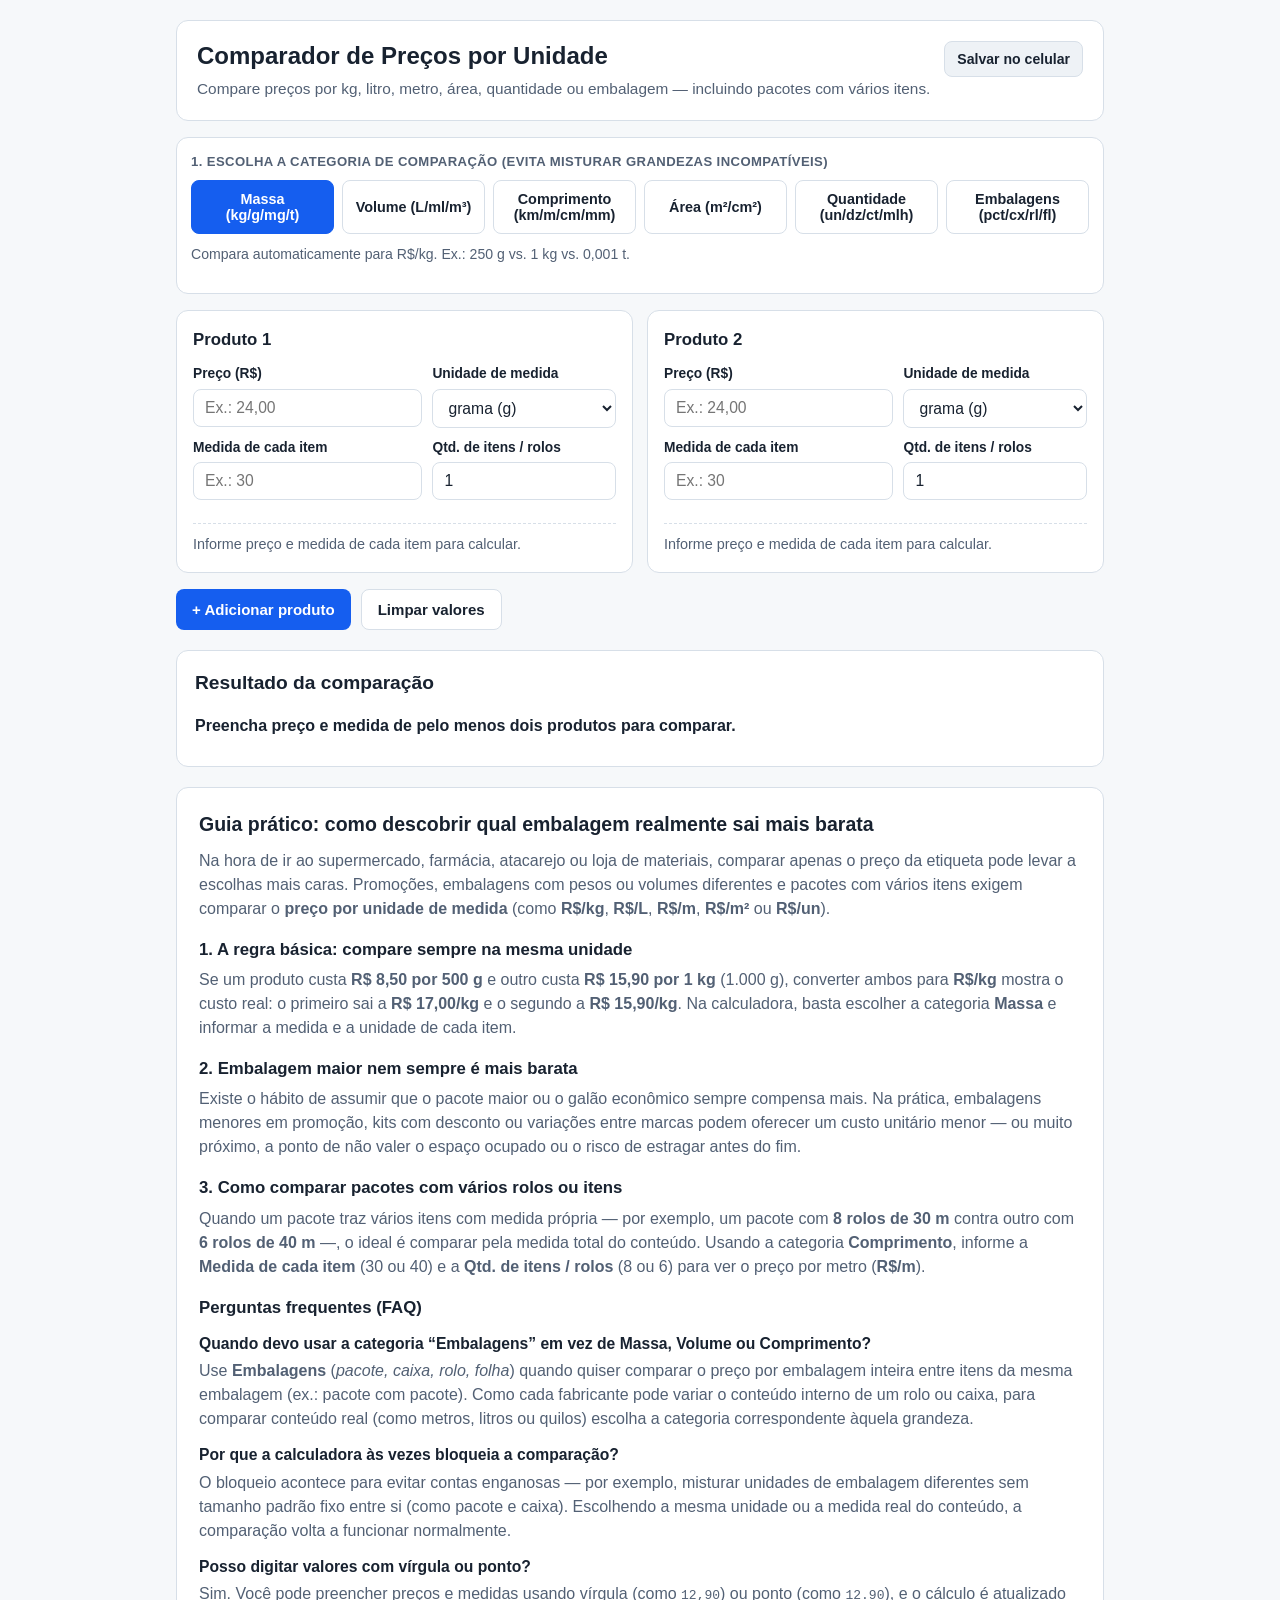
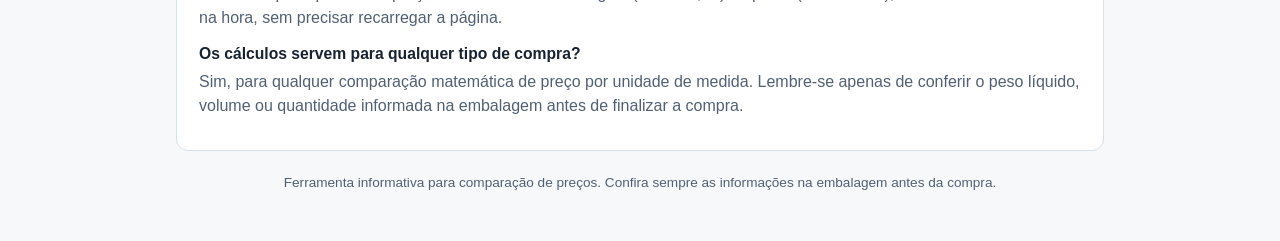
==== index.html @ 559ff8dd "Update index.html" ====
<!DOCTYPE html>
<html lang="pt-BR">
<head>
  <meta charset="UTF-8" />
  <meta name="viewport" content="width=device-width, initial-scale=1.0" />
  <title>CALC-001 — Comparador de Preços por Unidade</title>
  <meta name="description" content="Compare preços por kg, litro, metro, área, quantidade ou embalagem. Descubra qual opção sai mais barata, inclusive em pacotes com vários rolos ou itens." />
  <style>
    :root {
      --bg: #f6f8fa;
      --surface: #ffffff;
      --surface-alt: #eef2f6;
      --text: #182230;
      --muted: #526074;
      --border: #d7dfe8;
      --primary: #155eef;
      --primary-hover: #1049bd;
      --success-bg: #ecfdf3;
      --success-border: #86efac;
      --success-text: #166534;
      --warn-bg: #fffbeb;
      --warn-border: #fcd34d;
      --warn-text: #92400e;
      --danger-text: #b42318;
      --radius: 12px;
    }

    * {
      box-sizing: border-box;
    }

    body {
      margin: 0;
      font-family: -apple-system, BlinkMacSystemFont, "Segoe UI", Roboto, Helvetica, Arial, sans-serif;
      background-color: var(--bg);
      color: var(--text);
      line-height: 1.5;
    }

    .container {
      max-width: 960px;
      margin: 0 auto;
      padding: 20px 16px 48px;
    }

    header {
      background: var(--surface);
      border: 1px solid var(--border);
      border-radius: var(--radius);
      padding: 20px;
      margin-bottom: 16px;
    }

    .header-top {
      display: flex;
      flex-wrap: wrap;
      justify-content: space-between;
      align-items: flex-start;
      gap: 12px;
    }

    h1 {
      margin: 0 0 6px;
      font-size: 1.5rem;
      line-height: 1.25;
    }

    .subtitle {
      margin: 0;
      color: var(--muted);
      font-size: 0.96rem;
    }

    .btn-shortcut {
      background: var(--surface-alt);
      color: var(--text);
      border: 1px solid var(--border);
      border-radius: 8px;
      padding: 9px 12px;
      font-size: 0.88rem;
      font-weight: 600;
      cursor: pointer;
    }

    .btn-shortcut:hover {
      background: #e2e8f0;
    }

    .shortcut-box {
      display: none;
      margin-top: 14px;
      padding: 14px;
      background: var(--surface-alt);
      border-radius: 10px;
      border: 1px solid var(--border);
      font-size: 0.9rem;
    }

    .shortcut-box.open {
      display: block;
    }

    .shortcut-box p {
      margin: 6px 0;
    }

    .category-bar {
      background: var(--surface);
      border: 1px solid var(--border);
      border-radius: var(--radius);
      padding: 14px;
      margin-bottom: 16px;
    }

    .section-kicker {
      display: block;
      font-size: 0.82rem;
      font-weight: 700;
      color: var(--muted);
      margin-bottom: 8px;
      text-transform: uppercase;
      letter-spacing: 0.03em;
    }

    .category-buttons {
      display: grid;
      grid-template-columns: repeat(2, 1fr);
      gap: 8px;
    }

    @media (min-width: 640px) {
      .category-buttons {
        grid-template-columns: repeat(3, 1fr);
      }
    }

    @media (min-width: 820px) {
      .category-buttons {
        grid-template-columns: repeat(6, 1fr);
      }
    }

    .cat-btn {
      padding: 10px 10px;
      border-radius: 8px;
      border: 1px solid var(--border);
      background: var(--surface);
      color: var(--text);
      font-size: 0.9rem;
      font-weight: 600;
      cursor: pointer;
    }

    .cat-btn.active {
      background: var(--primary);
      border-color: var(--primary);
      color: #ffffff;
    }

    .category-helper {
      margin-top: 10px;
      font-size: 0.88rem;
      color: var(--muted);
    }

    .products-grid {
      display: grid;
      grid-template-columns: 1fr;
      gap: 14px;
      margin-bottom: 16px;
    }

    @media (min-width: 720px) {
      .products-grid {
        grid-template-columns: repeat(2, 1fr);
      }
    }

    .product-card {
      background: var(--surface);
      border: 1px solid var(--border);
      border-radius: var(--radius);
      padding: 16px;
    }

    .product-card.winner {
      border-color: var(--success-border);
      background: var(--success-bg);
    }

    .card-header {
      display: flex;
      justify-content: space-between;
      align-items: center;
      margin-bottom: 12px;
      gap: 8px;
    }

    .product-label {
      font-weight: 700;
      font-size: 1.05rem;
    }

    .card-actions {
      display: flex;
      align-items: center;
      gap: 8px;
    }

    .badge-winner {
      background: var(--success-text);
      color: #ffffff;
      font-size: 0.76rem;
      font-weight: 700;
      padding: 3px 8px;
      border-radius: 999px;
    }

    .btn-remove {
      background: transparent;
      border: none;
      color: var(--danger-text);
      font-size: 0.85rem;
      font-weight: 600;
      cursor: pointer;
      padding: 4px 6px;
    }

    .field {
      margin-bottom: 11px;
    }

    .field:last-child {
      margin-bottom: 0;
    }

    .field label {
      display: block;
      font-size: 0.86rem;
      font-weight: 600;
      margin-bottom: 4px;
    }

    .field input,
    .field select {
      width: 100%;
      padding: 9px 11px;
      font-size: 0.98rem;
      border: 1px solid var(--border);
      border-radius: 8px;
      background: #ffffff;
      color: var(--text);
    }

    .row-2 {
      display: grid;
      grid-template-columns: 1.25fr 1fr;
      gap: 10px;
    }

    @media (max-width: 480px) {
      .row-2 {
        grid-template-columns: 1fr;
      }
    }

    .item-summary {
      margin-top: 12px;
      padding-top: 10px;
      border-top: 1px dashed var(--border);
      font-size: 0.9rem;
      color: var(--muted);
      min-height: 24px;
    }

    .item-summary strong {
      color: var(--text);
    }

    .actions-bar {
      display: flex;
      flex-wrap: wrap;
      gap: 10px;
      margin-bottom: 20px;
    }

    .btn-primary {
      background: var(--primary);
      color: #ffffff;
      border: none;
      border-radius: 8px;
      padding: 11px 16px;
      font-size: 0.94rem;
      font-weight: 600;
      cursor: pointer;
    }

    .btn-primary:hover {
      background: var(--primary-hover);
    }

    .btn-secondary {
      background: var(--surface);
      color: var(--text);
      border: 1px solid var(--border);
      border-radius: 8px;
      padding: 11px 16px;
      font-size: 0.94rem;
      font-weight: 600;
      cursor: pointer;
    }

    .btn-secondary:hover {
      background: var(--surface-alt);
    }

    .summary-box {
      background: var(--surface);
      border: 1px solid var(--border);
      border-radius: var(--radius);
      padding: 18px;
      margin-bottom: 20px;
    }

    .summary-box.blocked {
      background: var(--warn-bg);
      border-color: var(--warn-border);
    }

    .summary-box h2 {
      margin: 0 0 8px;
      font-size: 1.2rem;
    }

    .summary-status {
      font-size: 1rem;
      font-weight: 700;
      margin-bottom: 10px;
    }

    .summary-status.ok {
      color: var(--success-text);
    }

    .summary-status.warn {
      color: var(--warn-text);
    }

    .comparison-list {
      margin: 0;
      padding-left: 20px;
    }

    .comparison-list li {
      margin-bottom: 6px;
    }

    .content-section {
      background: var(--surface);
      border: 1px solid var(--border);
      border-radius: var(--radius);
      padding: 22px;
      margin-bottom: 16px;
    }

    .content-section h2 {
      margin: 0 0 10px;
      font-size: 1.22rem;
    }

    .content-section h3 {
      margin: 16px 0 6px;
      font-size: 1.05rem;
    }

    .content-section h4 {
      margin: 12px 0 4px;
      font-size: 0.98rem;
    }

    .content-section p {
      margin: 0 0 10px;
      color: var(--muted);
    }

    footer {
      text-align: center;
      color: var(--muted);
      font-size: 0.85rem;
      padding-top: 6px;
    }
  </style>
</head>
<body>
  <div class="container">
    <header>
      <div class="header-top">
        <div>
          <h1>Comparador de Preços por Unidade</h1>
          <p class="subtitle">Compare preços por kg, litro, metro, área, quantidade ou embalagem — incluindo pacotes com vários itens.</p>
        </div>
        <button type="button" class="btn-shortcut" id="toggleShortcutBtn" aria-expanded="false">
          Salvar no celular
        </button>
      </div>
      <div class="shortcut-box" id="shortcutBox">
        <strong>Como adicionar na tela inicial do celular:</strong>
        <p><strong>Android (Chrome):</strong> toque nos três pontos (<strong>⋮</strong>) no canto superior e escolha <em>“Adicionar à tela inicial”</em>.</p>
        <p><strong>iPhone (Safari):</strong> toque no ícone de <em>Compartilhar</em> (quadrado com seta para cima) e depois em <em>“Adicionar à Tela de Início”</em>.</p>
      </div>
    </header>

    <section class="category-bar" aria-label="Categoria de medida">
      <span class="section-kicker">1. Escolha a categoria de comparação (evita misturar grandezas incompatíveis)</span>
      <div class="category-buttons">
        <button type="button" class="cat-btn active" data-cat="mass">Massa (kg/g/mg/t)</button>
        <button type="button" class="cat-btn" data-cat="volume">Volume (L/ml/m³)</button>
        <button type="button" class="cat-btn" data-cat="length">Comprimento (km/m/cm/mm)</button>
        <button type="button" class="cat-btn" data-cat="area">Área (m²/cm²)</button>
        <button type="button" class="cat-btn" data-cat="quantity">Quantidade (un/dz/ct/mlh)</button>
        <button type="button" class="cat-btn" data-cat="packaging">Embalagens (pct/cx/rl/fl)</button>
      </div>
      <p class="category-helper" id="categoryHelper"></p>
    </section>

    <section class="products-grid" id="productsGrid" aria-label="Produtos comparados"></section>

    <div class="actions-bar">
      <button type="button" class="btn-primary" id="addProductBtn">+ Adicionar produto</button>
      <button type="button" class="btn-secondary" id="clearAllBtn">Limpar valores</button>
    </div>

    <section class="summary-box" id="summaryBox" aria-live="polite">
      <h2>Resultado da comparação</h2>
      <p class="summary-status" id="summaryStatus">Preencha preço e medida de pelo menos dois produtos para comparar.</p>
      <ul class="comparison-list" id="comparisonList" style="display: none;"></ul>
    </section>

    <article class="content-section">
      <h2>Guia prático: como descobrir qual embalagem realmente sai mais barata</h2>
      <p>
        Na hora de ir ao supermercado, farmácia, atacarejo ou loja de materiais, comparar apenas o preço da etiqueta pode levar a escolhas mais caras. Promoções, embalagens com pesos ou volumes diferentes e pacotes com vários itens exigem comparar o <strong>preço por unidade de medida</strong> (como <strong>R$/kg</strong>, <strong>R$/L</strong>, <strong>R$/m</strong>, <strong>R$/m²</strong> ou <strong>R$/un</strong>).
      </p>

      <h3>1. A regra básica: compare sempre na mesma unidade</h3>
      <p>
        Se um produto custa <strong>R$ 8,50 por 500 g</strong> e outro custa <strong>R$ 15,90 por 1 kg</strong> (1.000 g), converter ambos para <strong>R$/kg</strong> mostra o custo real: o primeiro sai a <strong>R$ 17,00/kg</strong> e o segundo a <strong>R$ 15,90/kg</strong>. Na calculadora, basta escolher a categoria <strong>Massa</strong> e informar a medida e a unidade de cada item.
      </p>

      <h3>2. Embalagem maior nem sempre é mais barata</h3>
      <p>
        Existe o hábito de assumir que o pacote maior ou o galão econômico sempre compensa mais. Na prática, embalagens menores em promoção, kits com desconto ou variações entre marcas podem oferecer um custo unitário menor — ou muito próximo, a ponto de não valer o espaço ocupado ou o risco de estragar antes do fim.
      </p>

      <h3>3. Como comparar pacotes com vários rolos ou itens</h3>
      <p>
        Quando um pacote traz vários itens com medida própria — por exemplo, um pacote com <strong>8 rolos de 30 m</strong> contra outro com <strong>6 rolos de 40 m</strong> —, o ideal é comparar pela medida total do conteúdo. Usando a categoria <strong>Comprimento</strong>, informe a <strong>Medida de cada item</strong> (30 ou 40) e a <strong>Qtd. de itens / rolos</strong> (8 ou 6) para ver o preço por metro (<strong>R$/m</strong>).
      </p>

      <h3>Perguntas frequentes (FAQ)</h3>

      <h4>Quando devo usar a categoria “Embalagens” em vez de Massa, Volume ou Comprimento?</h4>
      <p>
        Use <strong>Embalagens</strong> (<em>pacote, caixa, rolo, folha</em>) quando quiser comparar o preço por embalagem inteira entre itens da mesma embalagem (ex.: pacote com pacote). Como cada fabricante pode variar o conteúdo interno de um rolo ou caixa, para comparar conteúdo real (como metros, litros ou quilos) escolha a categoria correspondente àquela grandeza.
      </p>

      <h4>Por que a calculadora às vezes bloqueia a comparação?</h4>
      <p>
        O bloqueio acontece para evitar contas enganosas — por exemplo, misturar unidades de embalagem diferentes sem tamanho padrão fixo entre si (como pacote e caixa). Escolhendo a mesma unidade ou a medida real do conteúdo, a comparação volta a funcionar normalmente.
      </p>

      <h4>Posso digitar valores com vírgula ou ponto?</h4>
      <p>
        Sim. Você pode preencher preços e medidas usando vírgula (como <code>12,90</code>) ou ponto (como <code>12.90</code>), e o cálculo é atualizado na hora, sem precisar recarregar a página.
      </p>

      <h4>Os cálculos servem para qualquer tipo de compra?</h4>
      <p>
        Sim, para qualquer comparação matemática de preço por unidade de medida. Lembre-se apenas de conferir o peso líquido, volume ou quantidade informada na embalagem antes de finalizar a compra.
      </p>
    </article>

    <footer>
      Ferramenta informativa para comparação de preços. Confira sempre as informações na embalagem antes da compra.
    </footer>
  </div>

  <script>
    const CATEGORIES = {
      mass: {
        label: "Massa",
        baseLabel: "kg",
        defaultUnit: "g",
        helper: "Compara automaticamente para R$/kg. Ex.: 250 g vs. 1 kg vs. 0,001 t.",
        units: [
          { value: "mg", label: "miligrama (mg)", factor: 0.000001 },
          { value: "g", label: "grama (g)", factor: 0.001 },
          { value: "kg", label: "quilograma (kg)", factor: 1 },
          { value: "t", label: "tonelada (t)", factor: 1000 }
        ]
      },
      volume: {
        label: "Volume",
        baseLabel: "L",
        defaultUnit: "ml",
        helper: "Compara automaticamente para R$/L. Ex.: 900 ml vs. 2 L vs. 0,002 m³.",
        units: [
          { value: "ml", label: "mililitro (ml)", factor: 0.001 },
          { value: "L", label: "litro (L)", factor: 1 },
          { value: "m3", label: "metro cúbico (m³)", factor: 1000 }
        ]
      },
      length: {
        label: "Comprimento",
        baseLabel: "m",
        defaultUnit: "m",
        helper: "Compara automaticamente para R$/m. Ideal para rolos com medidas diferentes (ex.: 8 rolos de 30 m vs. 6 rolos de 40 m).",
        units: [
          { value: "mm", label: "milímetro (mm)", factor: 0.001 },
          { value: "cm", label: "centímetro (cm)", factor: 0.01 },
          { value: "m", label: "metro (m)", factor: 1 },
          { value: "km", label: "quilômetro (km)", factor: 1000 }
        ]
      },
      area: {
        label: "Área",
        baseLabel: "m²",
        defaultUnit: "m2",
        helper: "Compara automaticamente para R$/m². Ex.: caixa cobrindo 2,4 m² vs. outra cobrindo 18.000 cm².",
        units: [
          { value: "cm2", label: "centímetro quadrado (cm²)", factor: 0.0001 },
          { value: "m2", label: "metro quadrado (m²)", factor: 1 }
        ]
      },
      quantity: {
        label: "Quantidade",
        baseLabel: "un",
        defaultUnit: "un",
        helper: "Compara automaticamente para R$/un. Considera unidade (1), dúzia (12), centena (100) e milhar (1.000).",
        units: [
          { value: "un", label: "unidade (un)", factor: 1 },
          { value: "dz", label: "dúzia (12 un)", factor: 12 },
          { value: "ct", label: "centena (100 un)", factor: 100 },
          { value: "mlh", label: "milhar (1.000 un)", factor: 1000 }
        ]
      },
      packaging: {
        label: "Embalagens",
        baseLabel: null,
        defaultUnit: "pct",
        helper: "Compara diretamente quando todos os itens usam a mesma embalagem (ex.: pacote com pacote). Misturar embalagem diferente sem equivalência é bloqueado.",
        units: [
          { value: "pct", label: "pacote (pct)", factor: 1 },
          { value: "cx", label: "caixa (cx)", factor: 1 },
          { value: "rl", label: "rolo (rl)", factor: 1 },
          { value: "fl", label: "folha (fl)", factor: 1 }
        ]
      }
    };

    let currentCat = "mass";
    let products = [
      createProduct(1),
      createProduct(2)
    ];

    function createProduct(id) {
      return {
        id,
        price: "",
        measure: "",
        unit: CATEGORIES[currentCat].defaultUnit,
        itemCount: "1"
      };
    }

    function parseNum(val) {
      if (typeof val !== "string") return NaN;
      const normalized = val.trim().replace(",", ".");
      if (!normalized) return NaN;
      return Number(normalized);
    }

    function formatBRL(value) {
      return value.toLocaleString("pt-BR", {
        style: "currency",
        currency: "BRL",
        minimumFractionDigits: 2,
        maximumFractionDigits: 2
      });
    }

    function formatNum(value, maxDecimals = 2) {
      return value.toLocaleString("pt-BR", {
        minimumFractionDigits: 0,
        maximumFractionDigits: maxDecimals
      });
    }

    function computeProduct(product) {
      const catConfig = CATEGORIES[currentCat];
      const price = parseNum(product.price);
      const measure = parseNum(product.measure);
      const itemCount = parseNum(product.itemCount);

      if (!(price > 0) || !(measure > 0) || !(itemCount > 0)) {
        return null;
      }

      const unitObj = catConfig.units.find((u) => u.value === product.unit) || catConfig.units[0];
      const totalNormalized = measure * unitObj.factor * itemCount;

      if (!(totalNormalized > 0)) {
        return null;
      }

      const unitLabel = currentCat === "packaging" ? unitObj.label.split(" ")[0] : catConfig.baseLabel;
      return {
        unitValue: unitObj.value,
        unitLabel,
        totalNormalized,
        pricePerNormalized: price / totalNormalized
      };
    }

    function setCategory(newCat) {
      if (!CATEGORIES[newCat]) return;
      currentCat = newCat;

      document.querySelectorAll(".cat-btn").forEach((btn) => {
        btn.classList.toggle("active", btn.dataset.cat === newCat);
      });

      const defaultUnit = CATEGORIES[newCat].defaultUnit;
      products = products.map((p) => ({
        ...p,
        unit: defaultUnit
      }));

      render();
    }

    function addProduct() {
      const nextId = products.reduce((acc, p) => Math.max(acc, p.id), 0) + 1;
      products.push(createProduct(nextId));
      render();
    }

    function removeProduct(id) {
      if (products.length <= 2) return;
      products = products.filter((p) => p.id !== id);
      render();
    }

    function clearAll() {
      const defaultUnit = CATEGORIES[currentCat].defaultUnit;
      products = products.map((p) => ({
        ...p,
        price: "",
        measure: "",
        unit: defaultUnit,
        itemCount: "1"
      }));
      render();
    }

    function escapeHtml(str) {
      return String(str)
        .replace(/&/g, "&amp;")
        .replace(/</g, "&lt;")
        .replace(/>/g, "&gt;")
        .replace(/"/g, "&quot;");
    }

    function escapeAttr(str) {
      return escapeHtml(str).replace(/'/g, "&#39;");
    }

    function render() {
      const grid = document.getElementById("productsGrid");
      const helper = document.getElementById("categoryHelper");
      const catConfig = CATEGORIES[currentCat];

      helper.textContent = catConfig.helper;
      grid.innerHTML = "";

      products.forEach((p, idx) => {
        const label = `Produto ${idx + 1}`;
        const calc = computeProduct(p);
        const unitOptions = catConfig.units
          .map((u) => `<option value="${u.value}" ${p.unit === u.value ? "selected" : ""}>${u.label}</option>`)
          .join("");

        const card = document.createElement("div");
        card.className = "product-card";
        card.dataset.id = String(p.id);

        card.innerHTML = `
          <div class="card-header">
            <span class="product-label">${label}</span>
            <div class="card-actions">
              ${products.length > 2 ? `<button type="button" class="btn-remove" data-remove-id="${p.id}">Remover</button>` : ""}
            </div>
          </div>

          <div class="row-2">
            <div class="field">
              <label for="price-${p.id}">Preço (R$)</label>
              <input type="text" inputmode="decimal" id="price-${p.id}" placeholder="Ex.: 24,00" value="${escapeAttr(p.price)}" data-id="${p.id}" data-field="price" />
            </div>

            <div class="field">
              <label for="unit-${p.id}">Unidade de medida</label>
              <select id="unit-${p.id}" data-id="${p.id}" data-field="unit">
                ${unitOptions}
              </select>
            </div>
          </div>

          <div class="row-2">
            <div class="field">
              <label for="measure-${p.id}">Medida de cada item</label>
              <input type="text" inputmode="decimal" id="measure-${p.id}" placeholder="Ex.: 30" value="${escapeAttr(p.measure)}" data-id="${p.id}" data-field="measure" />
            </div>

            <div class="field">
              <label for="items-${p.id}">Qtd. de itens / rolos</label>
              <input type="text" inputmode="decimal" id="items-${p.id}" placeholder="1" value="${escapeAttr(p.itemCount)}" data-id="${p.id}" data-field="itemCount" />
            </div>
          </div>

          <div class="item-summary">
            ${calc
              ? `Total: <strong>${formatNum(calc.totalNormalized, 3)} ${calc.unitLabel}</strong> · Preço por ${calc.unitLabel}: <strong>${formatBRL(calc.pricePerNormalized)} / ${calc.unitLabel}</strong>`
              : "Informe preço e medida de cada item para calcular."
            }
          </div>
        `;

        grid.appendChild(card);
      });

      grid.querySelectorAll("input, select").forEach((el) => {
        const evt = el.tagName === "SELECT" ? "change" : "input";
        el.addEventListener(evt, (e) => {
          const id = Number(e.target.dataset.id);
          const field = e.target.dataset.field;
          const target = products.find((item) => item.id === id);
          if (!target || !field) return;
          target[field] = e.target.value;
          updateComparison();
        });
      });

      grid.querySelectorAll(".btn-remove").forEach((btn) => {
        btn.addEventListener("click", () => {
          removeProduct(Number(btn.dataset.removeId));
        });
      });

      updateComparison();
    }

    function updateComparison() {
      const summaryBox = document.getElementById("summaryBox");
      const summaryStatus = document.getElementById("summaryStatus");
      const comparisonList = document.getElementById("comparisonList");
      const cards = document.querySelectorAll(".product-card");

      const entries = products.map((p, idx) => {
        const label = `Produto ${idx + 1}`;
        const calc = computeProduct(p);
        return { id: p.id, idx, label, calc };
      });

      entries.forEach((entry, idx) => {
        const card = cards[idx];
        if (!card) return;
        const summaryEl = card.querySelector(".item-summary");
        if (summaryEl) {
          summaryEl.innerHTML = entry.calc
            ? `Total: <strong>${formatNum(entry.calc.totalNormalized, 3)} ${entry.calc.unitLabel}</strong> · Preço por ${entry.calc.unitLabel}: <strong>${formatBRL(entry.calc.pricePerNormalized)} / ${entry.calc.unitLabel}</strong>`
            : "Informe preço e medida de cada item para calcular.";
        }
      });

      const valid = entries.filter((e) => e.calc !== null);

      cards.forEach((card) => {
        card.classList.remove("winner");
        const badge = card.querySelector(".badge-winner");
        if (badge) badge.remove();
      });

      summaryBox.classList.remove("blocked");
      summaryStatus.classList.remove("ok", "warn");

      if (valid.length < 2) {
        summaryStatus.textContent = "Preencha preço e medida de pelo menos dois produtos para comparar.";
        comparisonList.style.display = "none";
        comparisonList.innerHTML = "";
        return;
      }

      if (currentCat === "packaging") {
        const distinctPackUnits = new Set(valid.map((v) => v.calc.unitValue));
        if (distinctPackUnits.size > 1) {
          summaryBox.classList.add("blocked");
          summaryStatus.classList.add("warn");
          summaryStatus.textContent =
            "Comparação bloqueada: você selecionou embalagens diferentes (ex.: pacote, caixa, rolo ou folha), que não têm tamanho padrão fixo entre si. Use a mesma unidade de embalagem ou mude para a categoria da medida real do conteúdo.";
          comparisonList.style.display = "none";
          comparisonList.innerHTML = "";
          return;
        }
      }

      valid.sort((a, b) => a.calc.pricePerNormalized - b.calc.pricePerNormalized);
      const best = valid[0];
      const second = valid[1];

      const winnerCard = document.querySelector(`.product-card[data-id="${best.id}"]`);
      if (winnerCard) {
        winnerCard.classList.add("winner");
        const actionsDiv = winnerCard.querySelector(".card-actions");
        if (actionsDiv && !actionsDiv.querySelector(".badge-winner")) {
          const badge = document.createElement("span");
          badge.className = "badge-winner";
          badge.textContent = "Mais barato";
          actionsDiv.prepend(badge);
        }
      }

      const savingsVsSecond = ((second.calc.pricePerNormalized - best.calc.pricePerNormalized) / second.calc.pricePerNormalized) * 100;

      summaryStatus.classList.add("ok");
      summaryStatus.textContent =
        `${best.label} é o mais barato (${formatBRL(best.calc.pricePerNormalized)} / ${best.calc.unitLabel}) — ` +
        `${formatNum(savingsVsSecond, 1)}% mais econômico que ${second.label}.`;

      comparisonList.style.display = "block";
      comparisonList.innerHTML = valid
        .map((item, position) => {
          if (position === 0) {
            return `<li><strong>${escapeHtml(item.label)}:</strong> ${formatBRL(item.calc.pricePerNormalized)} / ${item.calc.unitLabel} <em>(menor preço unitário)</em></li>`;
          }
          const diffPct = ((item.calc.pricePerNormalized - best.calc.pricePerNormalized) / best.calc.pricePerNormalized) * 100;
          return `<li><strong>${escapeHtml(item.label)}:</strong> ${formatBRL(item.calc.pricePerNormalized)} / ${item.calc.unitLabel} (+${formatNum(diffPct, 1)}% acima do mais barato)</li>`;
        })
        .join("");
    }

    document.querySelectorAll(".cat-btn").forEach((btn) => {
      btn.addEventListener("click", () => setCategory(btn.dataset.cat));
    });

    document.getElementById("addProductBtn").addEventListener("click", addProduct);
    document.getElementById("clearAllBtn").addEventListener("click", clearAll);

    const shortcutBtn = document.getElementById("toggleShortcutBtn");
    const shortcutBox = document.getElementById("shortcutBox");
    shortcutBtn.addEventListener("click", () => {
      const open = shortcutBox.classList.toggle("open");
      shortcutBtn.setAttribute("aria-expanded", String(open));
    });

    render();
  </script>
</body>
</html>
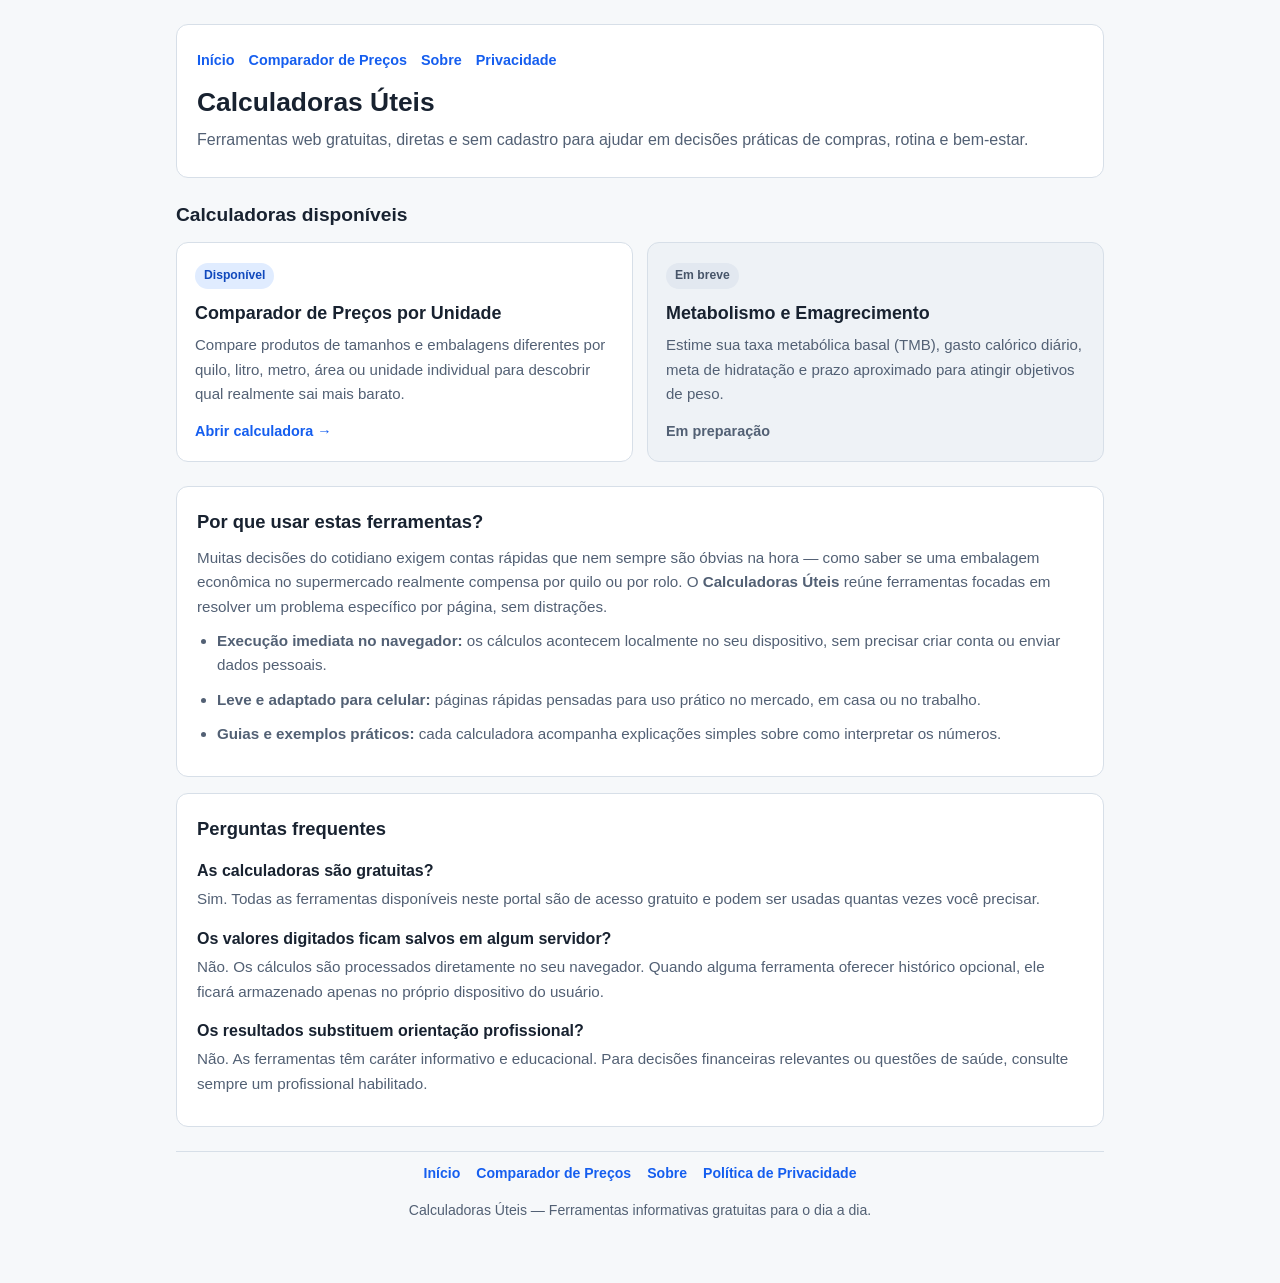
==== commit f94b965d: "Update index.html" ====
--- a/index.html
+++ b/index.html
@@ -3,8 +3,9 @@
 <head>
   <meta charset="UTF-8" />
   <meta name="viewport" content="width=device-width, initial-scale=1.0" />
-  <title>CALC-001 — Comparador de Preços por Unidade</title>
-  <meta name="description" content="Compare preços por kg, litro, metro, área, quantidade ou embalagem. Descubra qual opção sai mais barata, inclusive em pacotes com vários rolos ou itens." />
+  <title>Calculadoras Úteis — Ferramentas Gratuitas para o Dia a Dia</title>
+  <meta name="description" content="Calculadoras web gratuitas, rápidas e sem cadastro para comparar preços por unidade, planejar saúde e resolver cálculos práticos no navegador." />
+  <link rel="canonical" href="https://calculadoras-uteis.pages.dev/" />
   <style>
     :root {
       --bg: #f6f8fa;
@@ -15,13 +16,8 @@
       --border: #d7dfe8;
       --primary: #155eef;
       --primary-hover: #1049bd;
-      --success-bg: #ecfdf3;
-      --success-border: #86efac;
-      --success-text: #166534;
-      --warn-bg: #fffbeb;
-      --warn-border: #fcd34d;
-      --warn-text: #92400e;
-      --danger-text: #b42318;
+      --badge-bg: #e0ecff;
+      --badge-text: #1049bd;
       --radius: 12px;
     }
 
@@ -34,16 +30,133 @@
       font-family: -apple-system, BlinkMacSystemFont, "Segoe UI", Roboto, Helvetica, Arial, sans-serif;
       background-color: var(--bg);
       color: var(--text);
-      line-height: 1.5;
+      line-height: 1.6;
     }
 
     .container {
       max-width: 960px;
       margin: 0 auto;
-      padding: 20px 16px 48px;
+      padding: 24px 16px 48px;
     }
 
     header {
+      background: var(--surface);
+      border: 1px solid var(--border);
+      border-radius: var(--radius);
+      padding: 24px 20px;
+      margin-bottom: 22px;
+    }
+
+    .top-nav {
+      display: flex;
+      flex-wrap: wrap;
+      gap: 14px;
+      margin-bottom: 14px;
+      font-size: 0.9rem;
+    }
+
+    .top-nav a {
+      color: var(--primary);
+      text-decoration: none;
+      font-weight: 600;
+    }
+
+    .top-nav a:hover {
+      text-decoration: underline;
+    }
+
+    h1 {
+      margin: 0 0 8px;
+      font-size: 1.65rem;
+      line-height: 1.25;
+    }
+
+    .subtitle {
+      margin: 0;
+      color: var(--muted);
+      font-size: 1rem;
+    }
+
+    .section-title {
+      margin: 0 0 12px;
+      font-size: 1.2rem;
+    }
+
+    .tools-grid {
+      display: grid;
+      grid-template-columns: 1fr;
+      gap: 14px;
+      margin-bottom: 24px;
+    }
+
+    @media (min-width: 680px) {
+      .tools-grid {
+        grid-template-columns: repeat(2, 1fr);
+      }
+    }
+
+    .tool-card {
+      display: flex;
+      flex-direction: column;
+      justify-content: space-between;
+      background: var(--surface);
+      border: 1px solid var(--border);
+      border-radius: var(--radius);
+      padding: 18px;
+      text-decoration: none;
+      color: inherit;
+      transition: border-color 0.15s ease, transform 0.15s ease;
+    }
+
+    .tool-card:hover {
+      border-color: var(--primary);
+      transform: translateY(-1px);
+    }
+
+    .tool-card.upcoming {
+      background: var(--surface-alt);
+      cursor: default;
+    }
+
+    .tool-card.upcoming:hover {
+      border-color: var(--border);
+      transform: none;
+    }
+
+    .badge {
+      display: inline-block;
+      font-size: 0.76rem;
+      font-weight: 700;
+      padding: 3px 9px;
+      border-radius: 999px;
+      background: var(--badge-bg);
+      color: var(--badge-text);
+      margin-bottom: 10px;
+    }
+
+    .badge.soon {
+      background: #e2e8f0;
+      color: #475569;
+    }
+
+    .tool-card h2 {
+      margin: 0 0 6px;
+      font-size: 1.12rem;
+    }
+
+    .tool-card p {
+      margin: 0 0 14px;
+      color: var(--muted);
+      font-size: 0.94rem;
+    }
+
+    .tool-cta {
+      font-size: 0.9rem;
+      font-weight: 700;
+      color: var(--primary);
+    }
+
+    .info-box {
       background: var(--surface);
       border: 1px solid var(--border);
       border-radius: var(--radius);
@@ -51,820 +164,124 @@
       margin-bottom: 16px;
     }
 
-    .header-top {
-      display: flex;
-      flex-wrap: wrap;
-      justify-content: space-between;
-      align-items: flex-start;
-      gap: 12px;
-    }
-
-    h1 {
-      margin: 0 0 6px;
-      font-size: 1.5rem;
-      line-height: 1.25;
-    }
-
-    .subtitle {
-      margin: 0;
-      color: var(--muted);
-      font-size: 0.96rem;
-    }
-
-    .btn-shortcut {
-      background: var(--surface-alt);
-      color: var(--text);
-      border: 1px solid var(--border);
-      border-radius: 8px;
-      padding: 9px 12px;
-      font-size: 0.88rem;
-      font-weight: 600;
-      cursor: pointer;
-    }
-
-    .btn-shortcut:hover {
-      background: #e2e8f0;
-    }
-
-    .shortcut-box {
-      display: none;
-      margin-top: 14px;
-      padding: 14px;
-      background: var(--surface-alt);
-      border-radius: 10px;
-      border: 1px solid var(--border);
-      font-size: 0.9rem;
-    }
-
-    .shortcut-box.open {
-      display: block;
-    }
-
-    .shortcut-box p {
-      margin: 6px 0;
-    }
-
-    .category-bar {
-      background: var(--surface);
-      border: 1px solid var(--border);
-      border-radius: var(--radius);
-      padding: 14px;
-      margin-bottom: 16px;
-    }
-
-    .section-kicker {
-      display: block;
-      font-size: 0.82rem;
-      font-weight: 700;
-      color: var(--muted);
-      margin-bottom: 8px;
-      text-transform: uppercase;
-      letter-spacing: 0.03em;
-    }
-
-    .category-buttons {
-      display: grid;
-      grid-template-columns: repeat(2, 1fr);
-      gap: 8px;
-    }
-
-    @media (min-width: 640px) {
-      .category-buttons {
-        grid-template-columns: repeat(3, 1fr);
-      }
-    }
-
-    @media (min-width: 820px) {
-      .category-buttons {
-        grid-template-columns: repeat(6, 1fr);
-      }
-    }
-
-    .cat-btn {
-      padding: 10px 10px;
-      border-radius: 8px;
-      border: 1px solid var(--border);
-      background: var(--surface);
-      color: var(--text);
-      font-size: 0.9rem;
-      font-weight: 600;
-      cursor: pointer;
-    }
-
-    .cat-btn.active {
-      background: var(--primary);
-      border-color: var(--primary);
-      color: #ffffff;
-    }
-
-    .category-helper {
-      margin-top: 10px;
-      font-size: 0.88rem;
-      color: var(--muted);
-    }
-
-    .products-grid {
-      display: grid;
-      grid-template-columns: 1fr;
-      gap: 14px;
-      margin-bottom: 16px;
-    }
-
-    @media (min-width: 720px) {
-      .products-grid {
-        grid-template-columns: repeat(2, 1fr);
-      }
-    }
-
-    .product-card {
-      background: var(--surface);
-      border: 1px solid var(--border);
-      border-radius: var(--radius);
-      padding: 16px;
-    }
-
-    .product-card.winner {
-      border-color: var(--success-border);
-      background: var(--success-bg);
-    }
-
-    .card-header {
-      display: flex;
-      justify-content: space-between;
-      align-items: center;
-      margin-bottom: 12px;
-      gap: 8px;
-    }
-
-    .product-label {
-      font-weight: 700;
-      font-size: 1.05rem;
-    }
-
-    .card-actions {
-      display: flex;
-      align-items: center;
-      gap: 8px;
-    }
-
-    .badge-winner {
-      background: var(--success-text);
-      color: #ffffff;
-      font-size: 0.76rem;
-      font-weight: 700;
-      padding: 3px 8px;
-      border-radius: 999px;
-    }
-
-    .btn-remove {
-      background: transparent;
-      border: none;
-      color: var(--danger-text);
-      font-size: 0.85rem;
-      font-weight: 600;
-      cursor: pointer;
-      padding: 4px 6px;
-    }
-
-    .field {
-      margin-bottom: 11px;
-    }
-
-    .field:last-child {
-      margin-bottom: 0;
-    }
-
-    .field label {
-      display: block;
-      font-size: 0.86rem;
-      font-weight: 600;
-      margin-bottom: 4px;
-    }
-
-    .field input,
-    .field select {
-      width: 100%;
-      padding: 9px 11px;
-      font-size: 0.98rem;
-      border: 1px solid var(--border);
-      border-radius: 8px;
-      background: #ffffff;
-      color: var(--text);
-    }
-
-    .row-2 {
-      display: grid;
-      grid-template-columns: 1.25fr 1fr;
-      gap: 10px;
-    }
-
-    @media (max-width: 480px) {
-      .row-2 {
-        grid-template-columns: 1fr;
-      }
-    }
-
-    .item-summary {
-      margin-top: 12px;
-      padding-top: 10px;
-      border-top: 1px dashed var(--border);
-      font-size: 0.9rem;
-      color: var(--muted);
-      min-height: 24px;
-    }
-
-    .item-summary strong {
-      color: var(--text);
-    }
-
-    .actions-bar {
-      display: flex;
-      flex-wrap: wrap;
-      gap: 10px;
-      margin-bottom: 20px;
-    }
-
-    .btn-primary {
-      background: var(--primary);
-      color: #ffffff;
-      border: none;
-      border-radius: 8px;
-      padding: 11px 16px;
-      font-size: 0.94rem;
-      font-weight: 600;
-      cursor: pointer;
-    }
-
-    .btn-primary:hover {
-      background: var(--primary-hover);
-    }
-
-    .btn-secondary {
-      background: var(--surface);
-      color: var(--text);
-      border: 1px solid var(--border);
-      border-radius: 8px;
-      padding: 11px 16px;
-      font-size: 0.94rem;
-      font-weight: 600;
-      cursor: pointer;
-    }
-
-    .btn-secondary:hover {
-      background: var(--surface-alt);
-    }
-
-    .summary-box {
-      background: var(--surface);
-      border: 1px solid var(--border);
-      border-radius: var(--radius);
-      padding: 18px;
-      margin-bottom: 20px;
-    }
-
-    .summary-box.blocked {
-      background: var(--warn-bg);
-      border-color: var(--warn-border);
-    }
-
-    .summary-box h2 {
+    .info-box h2 {
+      margin: 0 0 10px;
+      font-size: 1.15rem;
+    }
+
+    .info-box h3 {
+      margin: 14px 0 4px;
+      font-size: 1rem;
+    }
+
+    .info-box p,
+    .info-box li {
+      margin: 0 0 10px;
+      color: var(--muted);
+      font-size: 0.95rem;
+    }
+
+    .info-box ul {
       margin: 0 0 8px;
-      font-size: 1.2rem;
-    }
-
-    .summary-status {
-      font-size: 1rem;
-      font-weight: 700;
-      margin-bottom: 10px;
-    }
-
-    .summary-status.ok {
-      color: var(--success-text);
-    }
-
-    .summary-status.warn {
-      color: var(--warn-text);
-    }
-
-    .comparison-list {
-      margin: 0;
       padding-left: 20px;
-    }
-
-    .comparison-list li {
-      margin-bottom: 6px;
-    }
-
-    .content-section {
-      background: var(--surface);
-      border: 1px solid var(--border);
-      border-radius: var(--radius);
-      padding: 22px;
-      margin-bottom: 16px;
-    }
-
-    .content-section h2 {
-      margin: 0 0 10px;
-      font-size: 1.22rem;
-    }
-
-    .content-section h3 {
-      margin: 16px 0 6px;
-      font-size: 1.05rem;
-    }
-
-    .content-section h4 {
-      margin: 12px 0 4px;
-      font-size: 0.98rem;
-    }
-
-    .content-section p {
-      margin: 0 0 10px;
-      color: var(--muted);
     }
 
     footer {
       text-align: center;
       color: var(--muted);
-      font-size: 0.85rem;
-      padding-top: 6px;
+      font-size: 0.88rem;
+      padding-top: 10px;
+      border-top: 1px solid var(--border);
+      margin-top: 24px;
+    }
+
+    .footer-links {
+      display: flex;
+      justify-content: center;
+      flex-wrap: wrap;
+      gap: 16px;
+      margin-bottom: 8px;
+    }
+
+    .footer-links a {
+      color: var(--primary);
+      text-decoration: none;
+      font-weight: 600;
+    }
+
+    .footer-links a:hover {
+      text-decoration: underline;
     }
   </style>
 </head>
 <body>
   <div class="container">
     <header>
-      <div class="header-top">
+      <nav class="top-nav" aria-label="Navegação principal">
+        <a href="./">Início</a>
+        <a href="./comparador-precos/">Comparador de Preços</a>
+        <a href="./sobre/">Sobre</a>
+        <a href="./privacidade/">Privacidade</a>
+      </nav>
+      <h1>Calculadoras Úteis</h1>
+      <p class="subtitle">Ferramentas web gratuitas, diretas e sem cadastro para ajudar em decisões práticas de compras, rotina e bem-estar.</p>
+    </header>
+
+    <h2 class="section-title">Calculadoras disponíveis</h2>
+    <section class="tools-grid" aria-label="Lista de calculadoras">
+      <a class="tool-card" href="./comparador-precos/">
         <div>
-          <h1>Comparador de Preços por Unidade</h1>
-          <p class="subtitle">Compare preços por kg, litro, metro, área, quantidade ou embalagem — incluindo pacotes com vários itens.</p>
+          <span class="badge">Disponível</span>
+          <h2>Comparador de Preços por Unidade</h2>
+          <p>Compare produtos de tamanhos e embalagens diferentes por quilo, litro, metro, área ou unidade individual para descobrir qual realmente sai mais barato.</p>
         </div>
-        <button type="button" class="btn-shortcut" id="toggleShortcutBtn" aria-expanded="false">
-          Salvar no celular
-        </button>
+        <span class="tool-cta">Abrir calculadora →</span>
+      </a>
+
+      <div class="tool-card upcoming" aria-disabled="true">
+        <div>
+          <span class="badge soon">Em breve</span>
+          <h2>Metabolismo e Emagrecimento</h2>
+          <p>Estime sua taxa metabólica basal (TMB), gasto calórico diário, meta de hidratação e prazo aproximado para atingir objetivos de peso.</p>
+        </div>
+        <span class="tool-cta" style="color: var(--muted);">Em preparação</span>
       </div>
-      <div class="shortcut-box" id="shortcutBox">
-        <strong>Como adicionar na tela inicial do celular:</strong>
-        <p><strong>Android (Chrome):</strong> toque nos três pontos (<strong>⋮</strong>) no canto superior e escolha <em>“Adicionar à tela inicial”</em>.</p>
-        <p><strong>iPhone (Safari):</strong> toque no ícone de <em>Compartilhar</em> (quadrado com seta para cima) e depois em <em>“Adicionar à Tela de Início”</em>.</p>
+    </section>
+
+    <section class="info-box">
+      <h2>Por que usar estas ferramentas?</h2>
+      <p>
+        Muitas decisões do cotidiano exigem contas rápidas que nem sempre são óbvias na hora — como saber se uma embalagem econômica no supermercado realmente compensa por quilo ou por rolo. O <strong>Calculadoras Úteis</strong> reúne ferramentas focadas em resolver um problema específico por página, sem distrações.
+      </p>
+      <ul>
+        <li><strong>Execução imediata no navegador:</strong> os cálculos acontecem localmente no seu dispositivo, sem precisar criar conta ou enviar dados pessoais.</li>
+        <li><strong>Leve e adaptado para celular:</strong> páginas rápidas pensadas para uso prático no mercado, em casa ou no trabalho.</li>
+        <li><strong>Guias e exemplos práticos:</strong> cada calculadora acompanha explicações simples sobre como interpretar os números.</li>
+      </ul>
+    </section>
+
+    <section class="info-box">
+      <h2>Perguntas frequentes</h2>
+
+      <h3>As calculadoras são gratuitas?</h3>
+      <p>Sim. Todas as ferramentas disponíveis neste portal são de acesso gratuito e podem ser usadas quantas vezes você precisar.</p>
+
+      <h3>Os valores digitados ficam salvos em algum servidor?</h3>
+      <p>Não. Os cálculos são processados diretamente no seu navegador. Quando alguma ferramenta oferecer histórico opcional, ele ficará armazenado apenas no próprio dispositivo do usuário.</p>
+
+      <h3>Os resultados substituem orientação profissional?</h3>
+      <p>Não. As ferramentas têm caráter informativo e educacional. Para decisões financeiras relevantes ou questões de saúde, consulte sempre um profissional habilitado.</p>
+    </section>
+
+    <footer>
+      <div class="footer-links">
+        <a href="./">Início</a>
+        <a href="./comparador-precos/">Comparador de Preços</a>
+        <a href="./sobre/">Sobre</a>
+        <a href="./privacidade/">Política de Privacidade</a>
       </div>
-    </header>
-
-    <section class="category-bar" aria-label="Categoria de medida">
-      <span class="section-kicker">1. Escolha a categoria de comparação (evita misturar grandezas incompatíveis)</span>
-      <div class="category-buttons">
-        <button type="button" class="cat-btn active" data-cat="mass">Massa (kg/g/mg/t)</button>
-        <button type="button" class="cat-btn" data-cat="volume">Volume (L/ml/m³)</button>
-        <button type="button" class="cat-btn" data-cat="length">Comprimento (km/m/cm/mm)</button>
-        <button type="button" class="cat-btn" data-cat="area">Área (m²/cm²)</button>
-        <button type="button" class="cat-btn" data-cat="quantity">Quantidade (un/dz/ct/mlh)</button>
-        <button type="button" class="cat-btn" data-cat="packaging">Embalagens (pct/cx/rl/fl)</button>
-      </div>
-      <p class="category-helper" id="categoryHelper"></p>
-    </section>
-
-    <section class="products-grid" id="productsGrid" aria-label="Produtos comparados"></section>
-
-    <div class="actions-bar">
-      <button type="button" class="btn-primary" id="addProductBtn">+ Adicionar produto</button>
-      <button type="button" class="btn-secondary" id="clearAllBtn">Limpar valores</button>
-    </div>
-
-    <section class="summary-box" id="summaryBox" aria-live="polite">
-      <h2>Resultado da comparação</h2>
-      <p class="summary-status" id="summaryStatus">Preencha preço e medida de pelo menos dois produtos para comparar.</p>
-      <ul class="comparison-list" id="comparisonList" style="display: none;"></ul>
-    </section>
-
-    <article class="content-section">
-      <h2>Guia prático: como descobrir qual embalagem realmente sai mais barata</h2>
-      <p>
-        Na hora de ir ao supermercado, farmácia, atacarejo ou loja de materiais, comparar apenas o preço da etiqueta pode levar a escolhas mais caras. Promoções, embalagens com pesos ou volumes diferentes e pacotes com vários itens exigem comparar o <strong>preço por unidade de medida</strong> (como <strong>R$/kg</strong>, <strong>R$/L</strong>, <strong>R$/m</strong>, <strong>R$/m²</strong> ou <strong>R$/un</strong>).
-      </p>
-
-      <h3>1. A regra básica: compare sempre na mesma unidade</h3>
-      <p>
-        Se um produto custa <strong>R$ 8,50 por 500 g</strong> e outro custa <strong>R$ 15,90 por 1 kg</strong> (1.000 g), converter ambos para <strong>R$/kg</strong> mostra o custo real: o primeiro sai a <strong>R$ 17,00/kg</strong> e o segundo a <strong>R$ 15,90/kg</strong>. Na calculadora, basta escolher a categoria <strong>Massa</strong> e informar a medida e a unidade de cada item.
-      </p>
-
-      <h3>2. Embalagem maior nem sempre é mais barata</h3>
-      <p>
-        Existe o hábito de assumir que o pacote maior ou o galão econômico sempre compensa mais. Na prática, embalagens menores em promoção, kits com desconto ou variações entre marcas podem oferecer um custo unitário menor — ou muito próximo, a ponto de não valer o espaço ocupado ou o risco de estragar antes do fim.
-      </p>
-
-      <h3>3. Como comparar pacotes com vários rolos ou itens</h3>
-      <p>
-        Quando um pacote traz vários itens com medida própria — por exemplo, um pacote com <strong>8 rolos de 30 m</strong> contra outro com <strong>6 rolos de 40 m</strong> —, o ideal é comparar pela medida total do conteúdo. Usando a categoria <strong>Comprimento</strong>, informe a <strong>Medida de cada item</strong> (30 ou 40) e a <strong>Qtd. de itens / rolos</strong> (8 ou 6) para ver o preço por metro (<strong>R$/m</strong>).
-      </p>
-
-      <h3>Perguntas frequentes (FAQ)</h3>
-
-      <h4>Quando devo usar a categoria “Embalagens” em vez de Massa, Volume ou Comprimento?</h4>
-      <p>
-        Use <strong>Embalagens</strong> (<em>pacote, caixa, rolo, folha</em>) quando quiser comparar o preço por embalagem inteira entre itens da mesma embalagem (ex.: pacote com pacote). Como cada fabricante pode variar o conteúdo interno de um rolo ou caixa, para comparar conteúdo real (como metros, litros ou quilos) escolha a categoria correspondente àquela grandeza.
-      </p>
-
-      <h4>Por que a calculadora às vezes bloqueia a comparação?</h4>
-      <p>
-        O bloqueio acontece para evitar contas enganosas — por exemplo, misturar unidades de embalagem diferentes sem tamanho padrão fixo entre si (como pacote e caixa). Escolhendo a mesma unidade ou a medida real do conteúdo, a comparação volta a funcionar normalmente.
-      </p>
-
-      <h4>Posso digitar valores com vírgula ou ponto?</h4>
-      <p>
-        Sim. Você pode preencher preços e medidas usando vírgula (como <code>12,90</code>) ou ponto (como <code>12.90</code>), e o cálculo é atualizado na hora, sem precisar recarregar a página.
-      </p>
-
-      <h4>Os cálculos servem para qualquer tipo de compra?</h4>
-      <p>
-        Sim, para qualquer comparação matemática de preço por unidade de medida. Lembre-se apenas de conferir o peso líquido, volume ou quantidade informada na embalagem antes de finalizar a compra.
-      </p>
-    </article>
-
-    <footer>
-      Ferramenta informativa para comparação de preços. Confira sempre as informações na embalagem antes da compra.
+      <p>Calculadoras Úteis — Ferramentas informativas gratuitas para o dia a dia.</p>
     </footer>
   </div>
-
-  <script>
-    const CATEGORIES = {
-      mass: {
-        label: "Massa",
-        baseLabel: "kg",
-        defaultUnit: "g",
-        helper: "Compara automaticamente para R$/kg. Ex.: 250 g vs. 1 kg vs. 0,001 t.",
-        units: [
-          { value: "mg", label: "miligrama (mg)", factor: 0.000001 },
-          { value: "g", label: "grama (g)", factor: 0.001 },
-          { value: "kg", label: "quilograma (kg)", factor: 1 },
-          { value: "t", label: "tonelada (t)", factor: 1000 }
-        ]
-      },
-      volume: {
-        label: "Volume",
-        baseLabel: "L",
-        defaultUnit: "ml",
-        helper: "Compara automaticamente para R$/L. Ex.: 900 ml vs. 2 L vs. 0,002 m³.",
-        units: [
-          { value: "ml", label: "mililitro (ml)", factor: 0.001 },
-          { value: "L", label: "litro (L)", factor: 1 },
-          { value: "m3", label: "metro cúbico (m³)", factor: 1000 }
-        ]
-      },
-      length: {
-        label: "Comprimento",
-        baseLabel: "m",
-        defaultUnit: "m",
-        helper: "Compara automaticamente para R$/m. Ideal para rolos com medidas diferentes (ex.: 8 rolos de 30 m vs. 6 rolos de 40 m).",
-        units: [
-          { value: "mm", label: "milímetro (mm)", factor: 0.001 },
-          { value: "cm", label: "centímetro (cm)", factor: 0.01 },
-          { value: "m", label: "metro (m)", factor: 1 },
-          { value: "km", label: "quilômetro (km)", factor: 1000 }
-        ]
-      },
-      area: {
-        label: "Área",
-        baseLabel: "m²",
-        defaultUnit: "m2",
-        helper: "Compara automaticamente para R$/m². Ex.: caixa cobrindo 2,4 m² vs. outra cobrindo 18.000 cm².",
-        units: [
-          { value: "cm2", label: "centímetro quadrado (cm²)", factor: 0.0001 },
-          { value: "m2", label: "metro quadrado (m²)", factor: 1 }
-        ]
-      },
-      quantity: {
-        label: "Quantidade",
-        baseLabel: "un",
-        defaultUnit: "un",
-        helper: "Compara automaticamente para R$/un. Considera unidade (1), dúzia (12), centena (100) e milhar (1.000).",
-        units: [
-          { value: "un", label: "unidade (un)", factor: 1 },
-          { value: "dz", label: "dúzia (12 un)", factor: 12 },
-          { value: "ct", label: "centena (100 un)", factor: 100 },
-          { value: "mlh", label: "milhar (1.000 un)", factor: 1000 }
-        ]
-      },
-      packaging: {
-        label: "Embalagens",
-        baseLabel: null,
-        defaultUnit: "pct",
-        helper: "Compara diretamente quando todos os itens usam a mesma embalagem (ex.: pacote com pacote). Misturar embalagem diferente sem equivalência é bloqueado.",
-        units: [
-          { value: "pct", label: "pacote (pct)", factor: 1 },
-          { value: "cx", label: "caixa (cx)", factor: 1 },
-          { value: "rl", label: "rolo (rl)", factor: 1 },
-          { value: "fl", label: "folha (fl)", factor: 1 }
-        ]
-      }
-    };
-
-    let currentCat = "mass";
-    let products = [
-      createProduct(1),
-      createProduct(2)
-    ];
-
-    function createProduct(id) {
-      return {
-        id,
-        price: "",
-        measure: "",
-        unit: CATEGORIES[currentCat].defaultUnit,
-        itemCount: "1"
-      };
-    }
-
-    function parseNum(val) {
-      if (typeof val !== "string") return NaN;
-      const normalized = val.trim().replace(",", ".");
-      if (!normalized) return NaN;
-      return Number(normalized);
-    }
-
-    function formatBRL(value) {
-      return value.toLocaleString("pt-BR", {
-        style: "currency",
-        currency: "BRL",
-        minimumFractionDigits: 2,
-        maximumFractionDigits: 2
-      });
-    }
-
-    function formatNum(value, maxDecimals = 2) {
-      return value.toLocaleString("pt-BR", {
-        minimumFractionDigits: 0,
-        maximumFractionDigits: maxDecimals
-      });
-    }
-
-    function computeProduct(product) {
-      const catConfig = CATEGORIES[currentCat];
-      const price = parseNum(product.price);
-      const measure = parseNum(product.measure);
-      const itemCount = parseNum(product.itemCount);
-
-      if (!(price > 0) || !(measure > 0) || !(itemCount > 0)) {
-        return null;
-      }
-
-      const unitObj = catConfig.units.find((u) => u.value === product.unit) || catConfig.units[0];
-      const totalNormalized = measure * unitObj.factor * itemCount;
-
-      if (!(totalNormalized > 0)) {
-        return null;
-      }
-
-      const unitLabel = currentCat === "packaging" ? unitObj.label.split(" ")[0] : catConfig.baseLabel;
-      return {
-        unitValue: unitObj.value,
-        unitLabel,
-        totalNormalized,
-        pricePerNormalized: price / totalNormalized
-      };
-    }
-
-    function setCategory(newCat) {
-      if (!CATEGORIES[newCat]) return;
-      currentCat = newCat;
-
-      document.querySelectorAll(".cat-btn").forEach((btn) => {
-        btn.classList.toggle("active", btn.dataset.cat === newCat);
-      });
-
-      const defaultUnit = CATEGORIES[newCat].defaultUnit;
-      products = products.map((p) => ({
-        ...p,
-        unit: defaultUnit
-      }));
-
-      render();
-    }
-
-    function addProduct() {
-      const nextId = products.reduce((acc, p) => Math.max(acc, p.id), 0) + 1;
-      products.push(createProduct(nextId));
-      render();
-    }
-
-    function removeProduct(id) {
-      if (products.length <= 2) return;
-      products = products.filter((p) => p.id !== id);
-      render();
-    }
-
-    function clearAll() {
-      const defaultUnit = CATEGORIES[currentCat].defaultUnit;
-      products = products.map((p) => ({
-        ...p,
-        price: "",
-        measure: "",
-        unit: defaultUnit,
-        itemCount: "1"
-      }));
-      render();
-    }
-
-    function escapeHtml(str) {
-      return String(str)
-        .replace(/&/g, "&amp;")
-        .replace(/</g, "&lt;")
-        .replace(/>/g, "&gt;")
-        .replace(/"/g, "&quot;");
-    }
-
-    function escapeAttr(str) {
-      return escapeHtml(str).replace(/'/g, "&#39;");
-    }
-
-    function render() {
-      const grid = document.getElementById("productsGrid");
-      const helper = document.getElementById("categoryHelper");
-      const catConfig = CATEGORIES[currentCat];
-
-      helper.textContent = catConfig.helper;
-      grid.innerHTML = "";
-
-      products.forEach((p, idx) => {
-        const label = `Produto ${idx + 1}`;
-        const calc = computeProduct(p);
-        const unitOptions = catConfig.units
-          .map((u) => `<option value="${u.value}" ${p.unit === u.value ? "selected" : ""}>${u.label}</option>`)
-          .join("");
-
-        const card = document.createElement("div");
-        card.className = "product-card";
-        card.dataset.id = String(p.id);
-
-        card.innerHTML = `
-          <div class="card-header">
-            <span class="product-label">${label}</span>
-            <div class="card-actions">
-              ${products.length > 2 ? `<button type="button" class="btn-remove" data-remove-id="${p.id}">Remover</button>` : ""}
-            </div>
-          </div>
-
-          <div class="row-2">
-            <div class="field">
-              <label for="price-${p.id}">Preço (R$)</label>
-              <input type="text" inputmode="decimal" id="price-${p.id}" placeholder="Ex.: 24,00" value="${escapeAttr(p.price)}" data-id="${p.id}" data-field="price" />
-            </div>
-
-            <div class="field">
-              <label for="unit-${p.id}">Unidade de medida</label>
-              <select id="unit-${p.id}" data-id="${p.id}" data-field="unit">
-                ${unitOptions}
-              </select>
-            </div>
-          </div>
-
-          <div class="row-2">
-            <div class="field">
-              <label for="measure-${p.id}">Medida de cada item</label>
-              <input type="text" inputmode="decimal" id="measure-${p.id}" placeholder="Ex.: 30" value="${escapeAttr(p.measure)}" data-id="${p.id}" data-field="measure" />
-            </div>
-
-            <div class="field">
-              <label for="items-${p.id}">Qtd. de itens / rolos</label>
-              <input type="text" inputmode="decimal" id="items-${p.id}" placeholder="1" value="${escapeAttr(p.itemCount)}" data-id="${p.id}" data-field="itemCount" />
-            </div>
-          </div>
-
-          <div class="item-summary">
-            ${calc
-              ? `Total: <strong>${formatNum(calc.totalNormalized, 3)} ${calc.unitLabel}</strong> · Preço por ${calc.unitLabel}: <strong>${formatBRL(calc.pricePerNormalized)} / ${calc.unitLabel}</strong>`
-              : "Informe preço e medida de cada item para calcular."
-            }
-          </div>
-        `;
-
-        grid.appendChild(card);
-      });
-
-      grid.querySelectorAll("input, select").forEach((el) => {
-        const evt = el.tagName === "SELECT" ? "change" : "input";
-        el.addEventListener(evt, (e) => {
-          const id = Number(e.target.dataset.id);
-          const field = e.target.dataset.field;
-          const target = products.find((item) => item.id === id);
-          if (!target || !field) return;
-          target[field] = e.target.value;
-          updateComparison();
-        });
-      });
-
-      grid.querySelectorAll(".btn-remove").forEach((btn) => {
-        btn.addEventListener("click", () => {
-          removeProduct(Number(btn.dataset.removeId));
-        });
-      });
-
-      updateComparison();
-    }
-
-    function updateComparison() {
-      const summaryBox = document.getElementById("summaryBox");
-      const summaryStatus = document.getElementById("summaryStatus");
-      const comparisonList = document.getElementById("comparisonList");
-      const cards = document.querySelectorAll(".product-card");
-
-      const entries = products.map((p, idx) => {
-        const label = `Produto ${idx + 1}`;
-        const calc = computeProduct(p);
-        return { id: p.id, idx, label, calc };
-      });
-
-      entries.forEach((entry, idx) => {
-        const card = cards[idx];
-        if (!card) return;
-        const summaryEl = card.querySelector(".item-summary");
-        if (summaryEl) {
-          summaryEl.innerHTML = entry.calc
-            ? `Total: <strong>${formatNum(entry.calc.totalNormalized, 3)} ${entry.calc.unitLabel}</strong> · Preço por ${entry.calc.unitLabel}: <strong>${formatBRL(entry.calc.pricePerNormalized)} / ${entry.calc.unitLabel}</strong>`
-            : "Informe preço e medida de cada item para calcular.";
-        }
-      });
-
-      const valid = entries.filter((e) => e.calc !== null);
-
-      cards.forEach((card) => {
-        card.classList.remove("winner");
-        const badge = card.querySelector(".badge-winner");
-        if (badge) badge.remove();
-      });
-
-      summaryBox.classList.remove("blocked");
-      summaryStatus.classList.remove("ok", "warn");
-
-      if (valid.length < 2) {
-        summaryStatus.textContent = "Preencha preço e medida de pelo menos dois produtos para comparar.";
-        comparisonList.style.display = "none";
-        comparisonList.innerHTML = "";
-        return;
-      }
-
-      if (currentCat === "packaging") {
-        const distinctPackUnits = new Set(valid.map((v) => v.calc.unitValue));
-        if (distinctPackUnits.size > 1) {
-          summaryBox.classList.add("blocked");
-          summaryStatus.classList.add("warn");
-          summaryStatus.textContent =
-            "Comparação bloqueada: você selecionou embalagens diferentes (ex.: pacote, caixa, rolo ou folha), que não têm tamanho padrão fixo entre si. Use a mesma unidade de embalagem ou mude para a categoria da medida real do conteúdo.";
-          comparisonList.style.display = "none";
-          comparisonList.innerHTML = "";
-          return;
-        }
-      }
-
-      valid.sort((a, b) => a.calc.pricePerNormalized - b.calc.pricePerNormalized);
-      const best = valid[0];
-      const second = valid[1];
-
-      const winnerCard = document.querySelector(`.product-card[data-id="${best.id}"]`);
-      if (winnerCard) {
-        winnerCard.classList.add("winner");
-        const actionsDiv = winnerCard.querySelector(".card-actions");
-        if (actionsDiv && !actionsDiv.querySelector(".badge-winner")) {
-          const badge = document.createElement("span");
-          badge.className = "badge-winner";
-          badge.textContent = "Mais barato";
-          actionsDiv.prepend(badge);
-        }
-      }
-
-      const savingsVsSecond = ((second.calc.pricePerNormalized - best.calc.pricePerNormalized) / second.calc.pricePerNormalized) * 100;
-
-      summaryStatus.classList.add("ok");
-      summaryStatus.textContent =
-        `${best.label} é o mais barato (${formatBRL(best.calc.pricePerNormalized)} / ${best.calc.unitLabel}) — ` +
-        `${formatNum(savingsVsSecond, 1)}% mais econômico que ${second.label}.`;
-
-      comparisonList.style.display = "block";
-      comparisonList.innerHTML = valid
-        .map((item, position) => {
-          if (position === 0) {
-            return `<li><strong>${escapeHtml(item.label)}:</strong> ${formatBRL(item.calc.pricePerNormalized)} / ${item.calc.unitLabel} <em>(menor preço unitário)</em></li>`;
-          }
-          const diffPct = ((item.calc.pricePerNormalized - best.calc.pricePerNormalized) / best.calc.pricePerNormalized) * 100;
-          return `<li><strong>${escapeHtml(item.label)}:</strong> ${formatBRL(item.calc.pricePerNormalized)} / ${item.calc.unitLabel} (+${formatNum(diffPct, 1)}% acima do mais barato)</li>`;
-        })
-        .join("");
-    }
-
-    document.querySelectorAll(".cat-btn").forEach((btn) => {
-      btn.addEventListener("click", () => setCategory(btn.dataset.cat));
-    });
-
-    document.getElementById("addProductBtn").addEventListener("click", addProduct);
-    document.getElementById("clearAllBtn").addEventListener("click", clearAll);
-
-    const shortcutBtn = document.getElementById("toggleShortcutBtn");
-    const shortcutBox = document.getElementById("shortcutBox");
-    shortcutBtn.addEventListener("click", () => {
-      const open = shortcutBox.classList.toggle("open");
-      shortcutBtn.setAttribute("aria-expanded", String(open));
-    });
-
-    render();
-  </script>
 </body>
 </html>
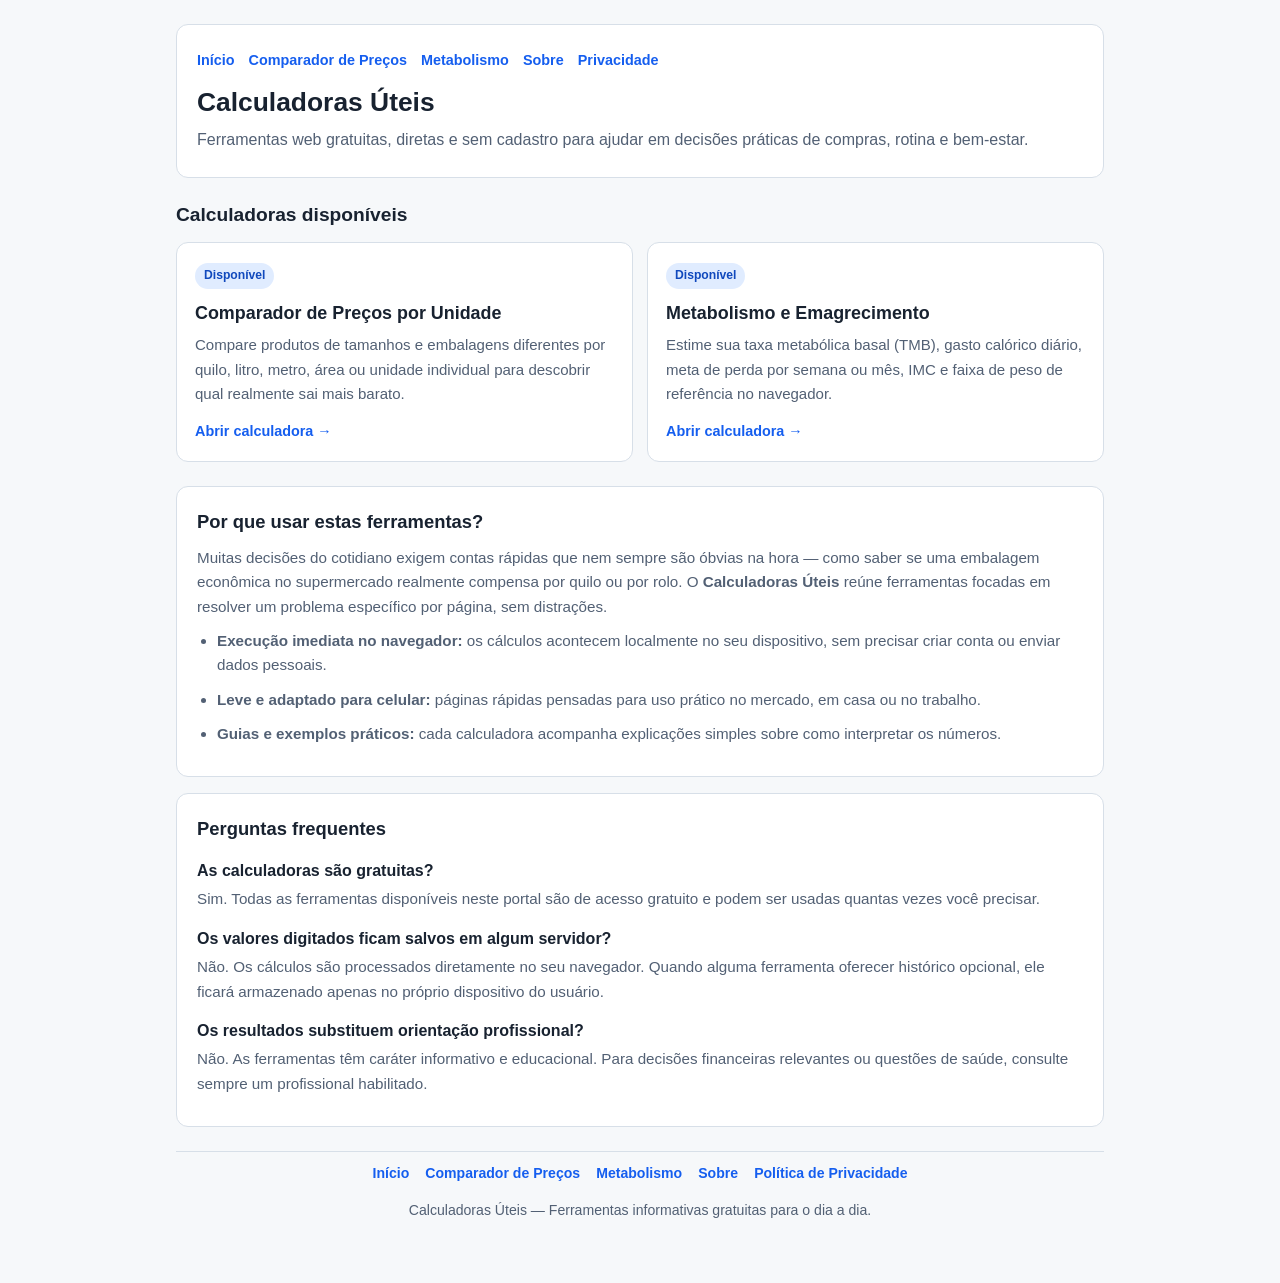
==== commit b05d7db9: "Update index.html" ====
--- a/index.html
+++ b/index.html
@@ -3,6 +3,7 @@
 <head>
   <meta charset="UTF-8" />
   <meta name="viewport" content="width=device-width, initial-scale=1.0" />
+  <meta name="google-site-verification" content="RjLbokirzDms_mRlaeNsjQICfXBWl8bO95yAbyRcK9w" />
   <title>Calculadoras Úteis — Ferramentas Gratuitas para o Dia a Dia</title>
   <meta name="description" content="Calculadoras web gratuitas, rápidas e sem cadastro para comparar preços por unidade, planejar saúde e resolver cálculos práticos no navegador." />
   <link rel="canonical" href="https://calculadoras-uteis.pages.dev/" />
@@ -113,16 +114,6 @@
       transform: translateY(-1px);
     }
 
-    .tool-card.upcoming {
-      background: var(--surface-alt);
-      cursor: default;
-    }
-
-    .tool-card.upcoming:hover {
-      border-color: var(--border);
-      transform: none;
-    }
-
     .badge {
       display: inline-block;
       font-size: 0.76rem;
@@ -134,11 +125,6 @@
       margin-bottom: 10px;
     }
 
-    .badge.soon {
-      background: #e2e8f0;
-      color: #475569;
-    }
-
     .tool-card h2 {
       margin: 0 0 6px;
       font-size: 1.12rem;
@@ -220,6 +206,7 @@
       <nav class="top-nav" aria-label="Navegação principal">
         <a href="./">Início</a>
         <a href="./comparador-precos/">Comparador de Preços</a>
+        <a href="./metabolismo/">Metabolismo</a>
         <a href="./sobre/">Sobre</a>
         <a href="./privacidade/">Privacidade</a>
       </nav>
@@ -238,14 +225,14 @@
         <span class="tool-cta">Abrir calculadora →</span>
       </a>
 
-      <div class="tool-card upcoming" aria-disabled="true">
+      <a class="tool-card" href="./metabolismo/">
         <div>
-          <span class="badge soon">Em breve</span>
+          <span class="badge">Disponível</span>
           <h2>Metabolismo e Emagrecimento</h2>
-          <p>Estime sua taxa metabólica basal (TMB), gasto calórico diário, meta de hidratação e prazo aproximado para atingir objetivos de peso.</p>
+          <p>Estime sua taxa metabólica basal (TMB), gasto calórico diário, meta de perda por semana ou mês, IMC e faixa de peso de referência no navegador.</p>
         </div>
-        <span class="tool-cta" style="color: var(--muted);">Em preparação</span>
-      </div>
+        <span class="tool-cta">Abrir calculadora →</span>
+      </a>
     </section>
 
     <section class="info-box">
@@ -277,6 +264,7 @@
       <div class="footer-links">
         <a href="./">Início</a>
         <a href="./comparador-precos/">Comparador de Preços</a>
+        <a href="./metabolismo/">Metabolismo</a>
         <a href="./sobre/">Sobre</a>
         <a href="./privacidade/">Política de Privacidade</a>
       </div>
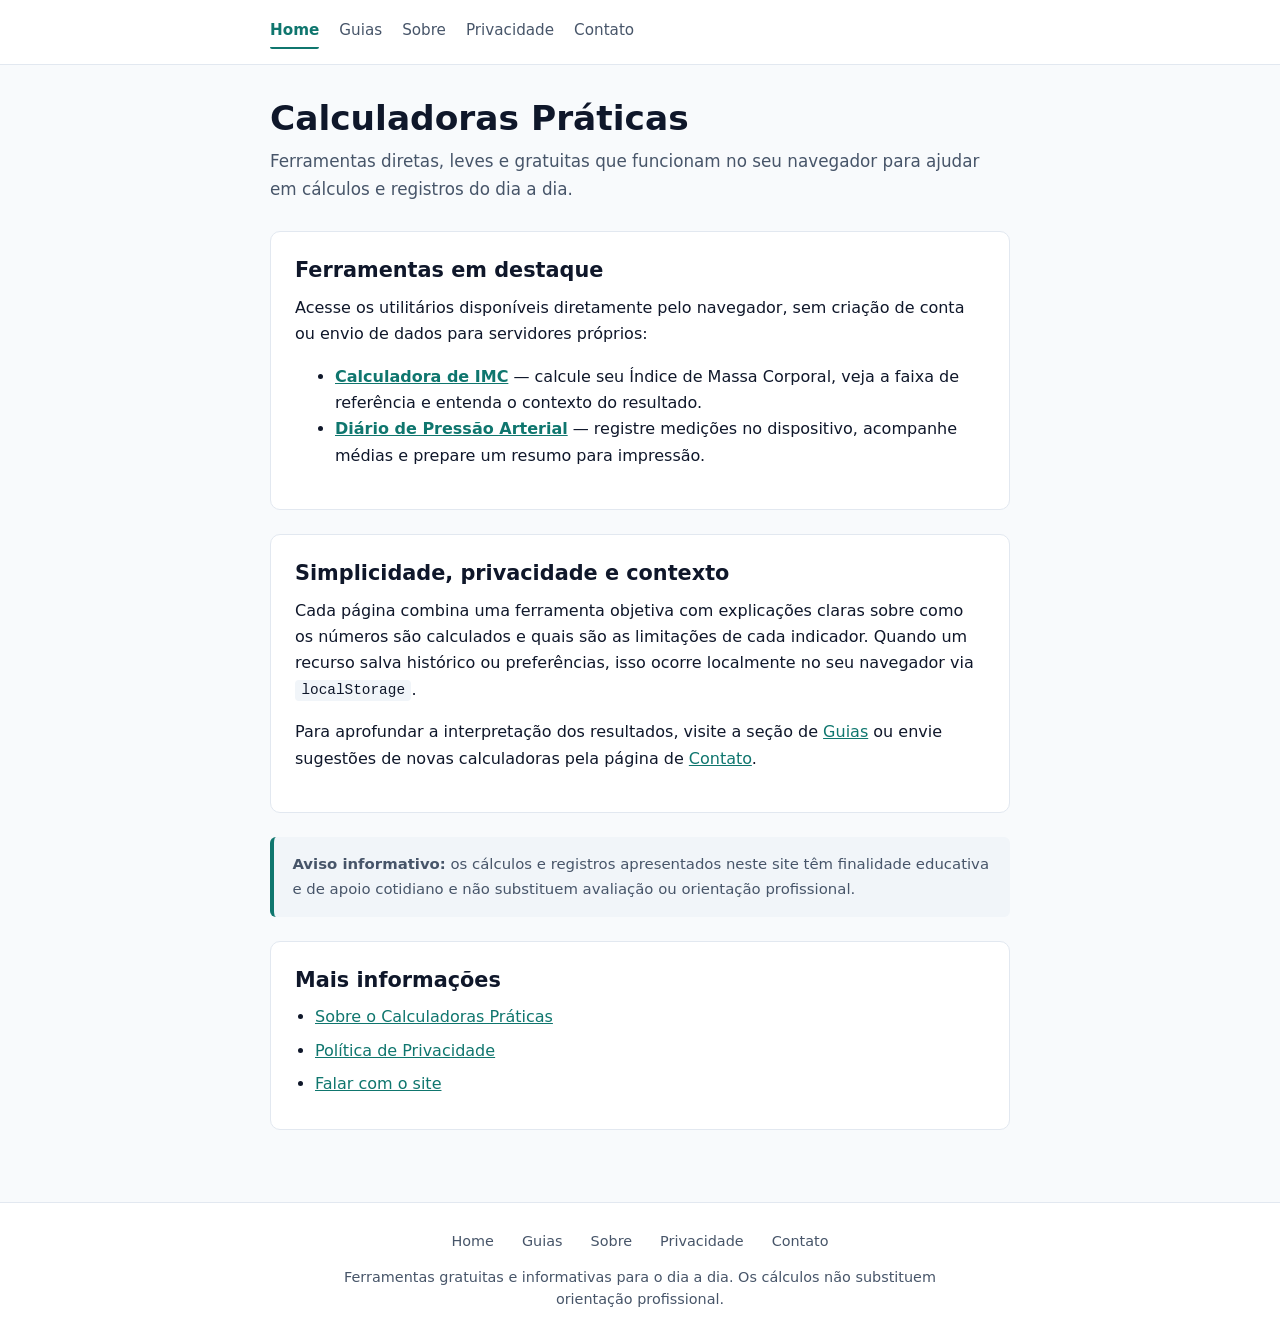
==== commit 99e75d89: "Update index.html" ====
--- a/index.html
+++ b/index.html
@@ -3,273 +3,90 @@
 <head>
   <meta charset="UTF-8" />
   <meta name="viewport" content="width=device-width, initial-scale=1.0" />
-  <meta name="google-site-verification" content="RjLbokirzDms_mRlaeNsjQICfXBWl8bO95yAbyRcK9w" />
-  <title>Calculadoras Úteis — Ferramentas Gratuitas para o Dia a Dia</title>
-  <meta name="description" content="Calculadoras web gratuitas, rápidas e sem cadastro para comparar preços por unidade, planejar saúde e resolver cálculos práticos no navegador." />
+  <title>Calculadoras Práticas — Ferramentas Gratuitas e Diretas para o Dia a Dia</title>
+  <meta name="description" content="Calculadoras, registros e guias práticos que rodam direto no navegador, sem cadastro e com foco em clareza e privacidade." />
   <link rel="canonical" href="https://calculadoras-uteis.pages.dev/" />
-  <style>
-    :root {
-      --bg: #f6f8fa;
-      --surface: #ffffff;
-      --surface-alt: #eef2f6;
-      --text: #182230;
-      --muted: #526074;
-      --border: #d7dfe8;
-      --primary: #155eef;
-      --primary-hover: #1049bd;
-      --badge-bg: #e0ecff;
-      --badge-text: #1049bd;
-      --radius: 12px;
-    }
 
-    * {
-      box-sizing: border-box;
-    }
+  <meta property="og:type" content="website" />
+  <meta property="og:title" content="Calculadoras Práticas — Ferramentas Gratuitas e Diretas para o Dia a Dia" />
+  <meta property="og:description" content="Ferramentas leves, gratuitas e informativas para consultas e registros do cotidiano." />
+  <meta property="og:url" content="https://calculadoras-uteis.pages.dev/" />
 
-    body {
-      margin: 0;
-      font-family: -apple-system, BlinkMacSystemFont, "Segoe UI", Roboto, Helvetica, Arial, sans-serif;
-      background-color: var(--bg);
-      color: var(--text);
-      line-height: 1.6;
-    }
-
-    .container {
-      max-width: 960px;
-      margin: 0 auto;
-      padding: 24px 16px 48px;
-    }
-
-    header {
-      background: var(--surface);
-      border: 1px solid var(--border);
-      border-radius: var(--radius);
-      padding: 24px 20px;
-      margin-bottom: 22px;
-    }
-
-    .top-nav {
-      display: flex;
-      flex-wrap: wrap;
-      gap: 14px;
-      margin-bottom: 14px;
-      font-size: 0.9rem;
-    }
-
-    .top-nav a {
-      color: var(--primary);
-      text-decoration: none;
-      font-weight: 600;
-    }
-
-    .top-nav a:hover {
-      text-decoration: underline;
-    }
-
-    h1 {
-      margin: 0 0 8px;
-      font-size: 1.65rem;
-      line-height: 1.25;
-    }
-
-    .subtitle {
-      margin: 0;
-      color: var(--muted);
-      font-size: 1rem;
-    }
-
-    .section-title {
-      margin: 0 0 12px;
-      font-size: 1.2rem;
-    }
-
-    .tools-grid {
-      display: grid;
-      grid-template-columns: 1fr;
-      gap: 14px;
-      margin-bottom: 24px;
-    }
-
-    @media (min-width: 680px) {
-      .tools-grid {
-        grid-template-columns: repeat(2, 1fr);
-      }
-    }
-
-    .tool-card {
-      display: flex;
-      flex-direction: column;
-      justify-content: space-between;
-      background: var(--surface);
-      border: 1px solid var(--border);
-      border-radius: var(--radius);
-      padding: 18px;
-      text-decoration: none;
-      color: inherit;
-      transition: border-color 0.15s ease, transform 0.15s ease;
-    }
-
-    .tool-card:hover {
-      border-color: var(--primary);
-      transform: translateY(-1px);
-    }
-
-    .badge {
-      display: inline-block;
-      font-size: 0.76rem;
-      font-weight: 700;
-      padding: 3px 9px;
-      border-radius: 999px;
-      background: var(--badge-bg);
-      color: var(--badge-text);
-      margin-bottom: 10px;
-    }
-
-    .tool-card h2 {
-      margin: 0 0 6px;
-      font-size: 1.12rem;
-    }
-
-    .tool-card p {
-      margin: 0 0 14px;
-      color: var(--muted);
-      font-size: 0.94rem;
-    }
-
-    .tool-cta {
-      font-size: 0.9rem;
-      font-weight: 700;
-      color: var(--primary);
-    }
-
-    .info-box {
-      background: var(--surface);
-      border: 1px solid var(--border);
-      border-radius: var(--radius);
-      padding: 20px;
-      margin-bottom: 16px;
-    }
-
-    .info-box h2 {
-      margin: 0 0 10px;
-      font-size: 1.15rem;
-    }
-
-    .info-box h3 {
-      margin: 14px 0 4px;
-      font-size: 1rem;
-    }
-
-    .info-box p,
-    .info-box li {
-      margin: 0 0 10px;
-      color: var(--muted);
-      font-size: 0.95rem;
-    }
-
-    .info-box ul {
-      margin: 0 0 8px;
-      padding-left: 20px;
-    }
-
-    footer {
-      text-align: center;
-      color: var(--muted);
-      font-size: 0.88rem;
-      padding-top: 10px;
-      border-top: 1px solid var(--border);
-      margin-top: 24px;
-    }
-
-    .footer-links {
-      display: flex;
-      justify-content: center;
-      flex-wrap: wrap;
-      gap: 16px;
-      margin-bottom: 8px;
-    }
-
-    .footer-links a {
-      color: var(--primary);
-      text-decoration: none;
-      font-weight: 600;
-    }
-
-    .footer-links a:hover {
-      text-decoration: underline;
-    }
-  </style>
+  <link rel="stylesheet" href="/assets/css/style.css" />
 </head>
 <body>
-  <div class="container">
-    <header>
-      <nav class="top-nav" aria-label="Navegação principal">
-        <a href="./">Início</a>
-        <a href="./comparador-precos/">Comparador de Preços</a>
-        <a href="./metabolismo/">Metabolismo</a>
-        <a href="./sobre/">Sobre</a>
-        <a href="./privacidade/">Privacidade</a>
-      </nav>
-      <h1>Calculadoras Úteis</h1>
-      <p class="subtitle">Ferramentas web gratuitas, diretas e sem cadastro para ajudar em decisões práticas de compras, rotina e bem-estar.</p>
+
+  <header class="site-header">
+    <nav class="top-nav" aria-label="Navegação principal">
+      <a href="/" aria-current="page">Home</a>
+      <a href="/guias/">Guias</a>
+      <a href="/sobre/">Sobre</a>
+      <a href="/privacidade/">Privacidade</a>
+      <a href="/contato/">Contato</a>
+    </nav>
+  </header>
+
+  <main class="container">
+
+    <header class="page-header">
+      <h1>Calculadoras Práticas</h1>
+      <p class="subtitle">Ferramentas diretas, leves e gratuitas que funcionam no seu navegador para ajudar em cálculos e registros do dia a dia.</p>
     </header>
 
-    <h2 class="section-title">Calculadoras disponíveis</h2>
-    <section class="tools-grid" aria-label="Lista de calculadoras">
-      <a class="tool-card" href="./comparador-precos/">
-        <div>
-          <span class="badge">Disponível</span>
-          <h2>Comparador de Preços por Unidade</h2>
-          <p>Compare produtos de tamanhos e embalagens diferentes por quilo, litro, metro, área ou unidade individual para descobrir qual realmente sai mais barato.</p>
-        </div>
-        <span class="tool-cta">Abrir calculadora →</span>
-      </a>
-
-      <a class="tool-card" href="./metabolismo/">
-        <div>
-          <span class="badge">Disponível</span>
-          <h2>Metabolismo e Emagrecimento</h2>
-          <p>Estime sua taxa metabólica basal (TMB), gasto calórico diário, meta de perda por semana ou mês, IMC e faixa de peso de referência no navegador.</p>
-        </div>
-        <span class="tool-cta">Abrir calculadora →</span>
-      </a>
-    </section>
-
-    <section class="info-box">
-      <h2>Por que usar estas ferramentas?</h2>
+    <section class="content-section" aria-label="Ferramentas disponíveis">
+      <h2>Ferramentas em destaque</h2>
       <p>
-        Muitas decisões do cotidiano exigem contas rápidas que nem sempre são óbvias na hora — como saber se uma embalagem econômica no supermercado realmente compensa por quilo ou por rolo. O <strong>Calculadoras Úteis</strong> reúne ferramentas focadas em resolver um problema específico por página, sem distrações.
+        Acesse os utilitários disponíveis diretamente pelo navegador, sem criação de conta ou envio de dados para servidores próprios:
       </p>
       <ul>
-        <li><strong>Execução imediata no navegador:</strong> os cálculos acontecem localmente no seu dispositivo, sem precisar criar conta ou enviar dados pessoais.</li>
-        <li><strong>Leve e adaptado para celular:</strong> páginas rápidas pensadas para uso prático no mercado, em casa ou no trabalho.</li>
-        <li><strong>Guias e exemplos práticos:</strong> cada calculadora acompanha explicações simples sobre como interpretar os números.</li>
+        <li>
+          <strong><a href="/imc/">Calculadora de IMC</a></strong> — calcule seu Índice de Massa Corporal, veja a faixa de referência e entenda o contexto do resultado.
+        </li>
+        <li>
+          <strong><a href="/diario-pressao/">Diário de Pressão Arterial</a></strong> — registre medições no dispositivo, acompanhe médias e prepare um resumo para impressão.
+        </li>
       </ul>
     </section>
 
-    <section class="info-box">
-      <h2>Perguntas frequentes</h2>
-
-      <h3>As calculadoras são gratuitas?</h3>
-      <p>Sim. Todas as ferramentas disponíveis neste portal são de acesso gratuito e podem ser usadas quantas vezes você precisar.</p>
-
-      <h3>Os valores digitados ficam salvos em algum servidor?</h3>
-      <p>Não. Os cálculos são processados diretamente no seu navegador. Quando alguma ferramenta oferecer histórico opcional, ele ficará armazenado apenas no próprio dispositivo do usuário.</p>
-
-      <h3>Os resultados substituem orientação profissional?</h3>
-      <p>Não. As ferramentas têm caráter informativo e educacional. Para decisões financeiras relevantes ou questões de saúde, consulte sempre um profissional habilitado.</p>
+    <section class="content-section" aria-label="Como o portal funciona">
+      <h2>Simplicidade, privacidade e contexto</h2>
+      <p>
+        Cada página combina uma ferramenta objetiva com explicações claras sobre como os números são calculados e quais são as limitações de cada indicador. Quando um recurso salva histórico ou preferências, isso ocorre localmente no seu navegador via <code>localStorage</code>.
+      </p>
+      <p>
+        Para aprofundar a interpretação dos resultados, visite a seção de <a href="/guias/">Guias</a> ou envie sugestões de novas calculadoras pela página de <a href="/contato/">Contato</a>.
+      </p>
     </section>
 
-    <footer>
-      <div class="footer-links">
-        <a href="./">Início</a>
-        <a href="./comparador-precos/">Comparador de Preços</a>
-        <a href="./metabolismo/">Metabolismo</a>
-        <a href="./sobre/">Sobre</a>
-        <a href="./privacidade/">Política de Privacidade</a>
-      </div>
-      <p>Calculadoras Úteis — Ferramentas informativas gratuitas para o dia a dia.</p>
-    </footer>
-  </div>
+    <div class="disclaimer-box">
+      <p>
+        <strong>Aviso informativo:</strong> os cálculos e registros apresentados neste site têm finalidade educativa e de apoio cotidiano e não substituem avaliação ou orientação profissional.
+      </p>
+    </div>
+
+    <section class="related-links" aria-label="Páginas institucionais">
+      <h2>Mais informações</h2>
+      <ul>
+        <li><a href="/sobre/">Sobre o Calculadoras Práticas</a></li>
+        <li><a href="/privacidade/">Política de Privacidade</a></li>
+        <li><a href="/contato/">Falar com o site</a></li>
+      </ul>
+    </section>
+
+  </main>
+
+  <footer class="site-footer">
+    <div class="footer-inner">
+      <nav class="footer-links" aria-label="Links do rodapé">
+        <a href="/">Home</a>
+        <a href="/guias/">Guias</a>
+        <a href="/sobre/">Sobre</a>
+        <a href="/privacidade/">Privacidade</a>
+        <a href="/contato/">Contato</a>
+      </nav>
+      <p>Ferramentas gratuitas e informativas para o dia a dia. Os cálculos não substituem orientação profissional.</p>
+    </div>
+  </footer>
+
 </body>
 </html>
--- a/assets/css/style.css
+++ b/assets/css/style.css
@@ -0,0 +1,430 @@
+/* =========================================================
+   Calculadoras Práticas — Estilo Base Compartilhado
+   ========================================================= */
+
+:root {
+  --bg: #f8fafc;
+  --surface: #ffffff;
+  --surface-alt: #f1f5f9;
+  --text: #0f172a;
+  --text-muted: #475569;
+  --border: #e2e8f0;
+  --primary: #0f766e;
+  --primary-hover: #115e59;
+  --accent-bg: #f0fdfa;
+  --accent-border: #99f6e4;
+  --radius: 10px;
+  --max-width: 780px;
+}
+
+*,
+*::before,
+*::after {
+  box-sizing: border-box;
+}
+
+html {
+  font-size: 16px;
+  scroll-behavior: smooth;
+}
+
+body {
+  margin: 0;
+  min-height: 100vh;
+  display: flex;
+  flex-direction: column;
+  font-family: system-ui, -apple-system, BlinkMacSystemFont, "Segoe UI", Roboto, sans-serif;
+  line-height: 1.65;
+  color: var(--text);
+  background-color: var(--bg);
+}
+
+/* ---------- Cabeçalho & Navegação ---------- */
+.site-header {
+  background-color: var(--surface);
+  border-bottom: 1px solid var(--border);
+}
+
+.top-nav {
+  max-width: var(--max-width);
+  margin: 0 auto;
+  padding: 0.9rem 1.25rem;
+  display: flex;
+  flex-wrap: wrap;
+  gap: 0.5rem 1.25rem;
+  align-items: center;
+}
+
+.top-nav a {
+  text-decoration: none;
+  color: var(--text-muted);
+  font-weight: 500;
+  font-size: 0.95rem;
+  padding: 0.25rem 0;
+  border-bottom: 2px solid transparent;
+  border-radius: 2px;
+  transition: color 0.15s ease, border-color 0.15s ease;
+}
+
+.top-nav a:hover,
+.top-nav a:focus-visible {
+  color: var(--primary);
+}
+
+.top-nav a:focus-visible {
+  outline: 2px solid var(--primary);
+  outline-offset: 3px;
+}
+
+.top-nav a[aria-current="page"] {
+  color: var(--primary);
+  font-weight: 600;
+  border-bottom-color: var(--primary);
+}
+
+/* ---------- Área Principal & Container ---------- */
+main {
+  flex: 1 0 auto;
+  width: 100%;
+}
+
+.container {
+  width: 100%;
+  max-width: var(--max-width);
+  margin: 0 auto;
+  padding: 2rem 1.25rem 3rem;
+}
+
+.page-header,
+.tool-header {
+  margin-bottom: 1.75rem;
+}
+
+h1 {
+  margin: 0 0 0.5rem;
+  font-size: clamp(1.65rem, 3vw, 2.15rem);
+  line-height: 1.25;
+  color: var(--text);
+}
+
+h2 {
+  margin: 1.75rem 0 0.65rem;
+  font-size: 1.3rem;
+  line-height: 1.35;
+  color: var(--text);
+}
+
+h3 {
+  margin: 1.25rem 0 0.5rem;
+  font-size: 1.1rem;
+  color: var(--text);
+}
+
+.subtitle {
+  margin: 0;
+  font-size: 1.05rem;
+  color: var(--text-muted);
+}
+
+p {
+  margin: 0 0 1rem;
+}
+
+a {
+  color: var(--primary);
+}
+
+a:hover {
+  color: var(--primary-hover);
+}
+
+code {
+  font-family: ui-monospace, SFMono-Regular, Menlo, Consolas, monospace;
+  font-size: 0.9em;
+  background-color: var(--surface-alt);
+  padding: 0.15rem 0.4rem;
+  border-radius: 4px;
+}
+
+/* ---------- Blocos de Conteúdo & Cards ---------- */
+.content-section,
+.calculator-card,
+.related-links,
+.faq-section {
+  background-color: var(--surface);
+  border: 1px solid var(--border);
+  border-radius: var(--radius);
+  padding: 1.5rem;
+  margin-bottom: 1.5rem;
+}
+
+.content-section h2:first-child,
+.related-links h2:first-child,
+.faq-section h2:first-child {
+  margin-top: 0;
+}
+
+.related-links ul {
+  margin: 0.5rem 0 0;
+  padding-left: 1.25rem;
+}
+
+.related-links li {
+  margin-bottom: 0.45rem;
+}
+
+/* ---------- Formulários & Botões (Calculadoras / Contato) ---------- */
+.form-group {
+  margin-bottom: 1rem;
+}
+
+label {
+  display: block;
+  font-weight: 600;
+  margin-bottom: 0.35rem;
+  font-size: 0.95rem;
+}
+
+input[type="number"],
+input[type="text"],
+select {
+  width: 100%;
+  padding: 0.65rem 0.8rem;
+  font-size: 1rem;
+  border: 1px solid var(--border);
+  border-radius: 8px;
+  background-color: var(--surface);
+  color: var(--text);
+}
+
+input:focus,
+select:focus {
+  outline: 2px solid var(--primary);
+  outline-offset: 1px;
+  border-color: var(--primary);
+}
+
+.btn-primary,
+.btn-secondary {
+  display: inline-flex;
+  align-items: center;
+  justify-content: center;
+  gap: 0.4rem;
+  padding: 0.65rem 1.15rem;
+  font-size: 0.95rem;
+  font-weight: 600;
+  border-radius: 8px;
+  cursor: pointer;
+  text-decoration: none;
+  border: 1px solid transparent;
+  transition: background-color 0.15s ease, border-color 0.15s ease;
+}
+
+.btn-primary {
+  background-color: var(--primary);
+  color: #ffffff;
+}
+
+.btn-primary:hover,
+.btn-primary:focus-visible {
+  background-color: var(--primary-hover);
+  color: #ffffff;
+}
+
+.btn-secondary {
+  background-color: var(--surface-alt);
+  color: var(--text);
+  border-color: var(--border);
+}
+
+.btn-secondary:hover,
+.btn-secondary:focus-visible {
+  background-color: var(--border);
+}
+
+/* ---------- Painel de Resultado & Avisos ---------- */
+.result-panel {
+  margin-top: 1.25rem;
+  padding: 1.15rem;
+  border-radius: 8px;
+  background-color: var(--accent-bg);
+  border: 1px solid var(--accent-border);
+}
+
+.result-highlight {
+  font-size: 1.4rem;
+  font-weight: 700;
+  color: var(--primary);
+  margin-bottom: 0.35rem;
+}
+
+.result-actions {
+  margin-top: 0.85rem;
+  display: flex;
+  flex-wrap: wrap;
+  gap: 0.5rem;
+}
+
+.disclaimer-box {
+  background-color: var(--surface-alt);
+  border-left: 4px solid var(--primary);
+  border-radius: 6px;
+  padding: 0.95rem 1.15rem;
+  margin-bottom: 1.5rem;
+  font-size: 0.93rem;
+  color: var(--text-muted);
+}
+
+.disclaimer-box p:last-child {
+  margin-bottom: 0;
+}
+
+/* ---------- FAQ (<details>) & Ponte Interna ---------- */
+details {
+  border-bottom: 1px solid var(--border);
+  padding: 0.85rem 0;
+}
+
+details:last-of-type {
+  border-bottom: none;
+}
+
+summary {
+  font-weight: 600;
+  cursor: pointer;
+  list-style: none;
+}
+
+summary::-webkit-details-marker {
+  display: none;
+}
+
+summary::before {
+  content: "+ ";
+  color: var(--primary);
+  font-weight: 700;
+}
+
+details[open] summary::before {
+  content: "− ";
+}
+
+details p {
+  margin: 0.65rem 0 0;
+  color: var(--text-muted);
+}
+
+.related-bridge {
+  margin-top: 1.25rem;
+  padding: 1rem 1.15rem;
+  border-radius: 8px;
+  background-color: var(--accent-bg);
+  border: 1px solid var(--accent-border);
+}
+
+.related-bridge p {
+  margin: 0;
+}
+
+/* ---------- Tabelas Responsivas ---------- */
+table {
+  width: 100%;
+  border-collapse: collapse;
+  margin: 1rem 0;
+  font-size: 0.95rem;
+}
+
+th,
+td {
+  text-align: left;
+  padding: 0.65rem 0.75rem;
+  border-bottom: 1px solid var(--border);
+}
+
+th {
+  background-color: var(--surface-alt);
+  font-weight: 600;
+}
+
+/* ---------- Rodapé ---------- */
+.site-footer {
+  margin-top: auto;
+  flex-shrink: 0;
+  border-top: 1px solid var(--border);
+  background-color: var(--surface);
+  padding: 1.5rem 1.25rem;
+  font-size: 0.9rem;
+  color: var(--text-muted);
+}
+
+.footer-inner {
+  max-width: var(--max-width);
+  margin: 0 auto;
+  display: flex;
+  flex-direction: column;
+  align-items: center;
+  text-align: center;
+  gap: 0.65rem;
+}
+
+.footer-links {
+  display: flex;
+  flex-wrap: wrap;
+  justify-content: center;
+  gap: 0.5rem 1.25rem;
+}
+
+.footer-links a {
+  text-decoration: none;
+  color: var(--text-muted);
+  font-weight: 500;
+  padding: 0.2rem 0.25rem;
+  border-radius: 4px;
+  transition: color 0.15s ease;
+}
+
+.footer-links a:hover,
+.footer-links a:focus-visible {
+  color: var(--primary);
+}
+
+.footer-links a:focus-visible {
+  outline: 2px solid var(--primary);
+  outline-offset: 2px;
+}
+
+.site-footer p {
+  margin: 0;
+  max-width: 68ch;
+  line-height: 1.5;
+}
+
+/* ---------- Utilitários & Impressão ---------- */
+.visually-hidden {
+  position: absolute;
+  width: 1px;
+  height: 1px;
+  overflow: hidden;
+  clip: rect(0 0 0 0);
+  white-space: nowrap;
+}
+
+@media print {
+  .site-header,
+  .site-footer,
+  .result-actions,
+  .btn-primary,
+  .btn-secondary {
+    display: none !important;
+  }
+
+  body {
+    background: #ffffff;
+  }
+
+  .content-section,
+  .calculator-card {
+    border: none;
+    padding: 0;
+  }
+}
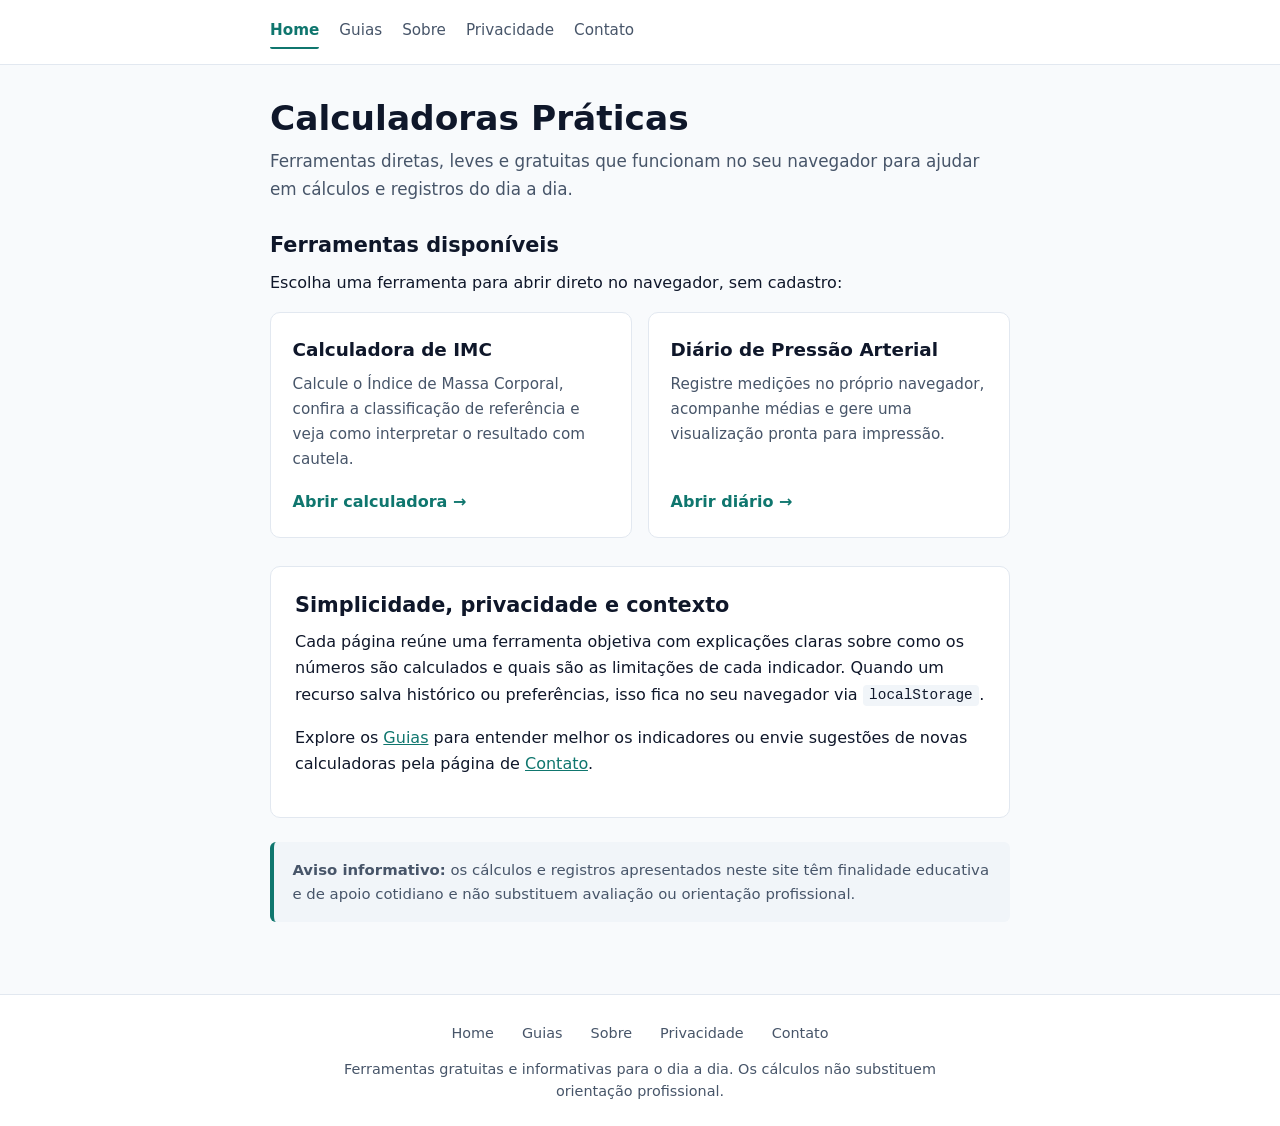
==== commit f52b54ef: "Update index.html" ====
--- a/index.html
+++ b/index.html
@@ -33,28 +33,36 @@
       <p class="subtitle">Ferramentas diretas, leves e gratuitas que funcionam no seu navegador para ajudar em cálculos e registros do dia a dia.</p>
     </header>
 
-    <section class="content-section" aria-label="Ferramentas disponíveis">
-      <h2>Ferramentas em destaque</h2>
-      <p>
-        Acesse os utilitários disponíveis diretamente pelo navegador, sem criação de conta ou envio de dados para servidores próprios:
-      </p>
-      <ul>
-        <li>
-          <strong><a href="/imc/">Calculadora de IMC</a></strong> — calcule seu Índice de Massa Corporal, veja a faixa de referência e entenda o contexto do resultado.
-        </li>
-        <li>
-          <strong><a href="/diario-pressao/">Diário de Pressão Arterial</a></strong> — registre medições no dispositivo, acompanhe médias e prepare um resumo para impressão.
-        </li>
-      </ul>
+    <section class="tools-section" aria-label="Ferramentas disponíveis">
+      <h2>Ferramentas disponíveis</h2>
+      <p>Escolha uma ferramenta para abrir direto no navegador, sem cadastro:</p>
+
+      <div class="tool-grid">
+        <article class="tool-card">
+          <div>
+            <h3>Calculadora de IMC</h3>
+            <p>Calcule o Índice de Massa Corporal, confira a classificação de referência e veja como interpretar o resultado com cautela.</p>
+          </div>
+          <a class="tool-card-link" href="/imc/">Abrir calculadora &rarr;</a>
+        </article>
+
+        <article class="tool-card">
+          <div>
+            <h3>Diário de Pressão Arterial</h3>
+            <p>Registre medições no próprio navegador, acompanhe médias e gere uma visualização pronta para impressão.</p>
+          </div>
+          <a class="tool-card-link" href="/diario-pressao/">Abrir diário &rarr;</a>
+        </article>
+      </div>
     </section>
 
     <section class="content-section" aria-label="Como o portal funciona">
       <h2>Simplicidade, privacidade e contexto</h2>
       <p>
-        Cada página combina uma ferramenta objetiva com explicações claras sobre como os números são calculados e quais são as limitações de cada indicador. Quando um recurso salva histórico ou preferências, isso ocorre localmente no seu navegador via <code>localStorage</code>.
+        Cada página reúne uma ferramenta objetiva com explicações claras sobre como os números são calculados e quais são as limitações de cada indicador. Quando um recurso salva histórico ou preferências, isso fica no seu navegador via <code>localStorage</code>.
       </p>
       <p>
-        Para aprofundar a interpretação dos resultados, visite a seção de <a href="/guias/">Guias</a> ou envie sugestões de novas calculadoras pela página de <a href="/contato/">Contato</a>.
+        Explore os <a href="/guias/">Guias</a> para entender melhor os indicadores ou envie sugestões de novas calculadoras pela página de <a href="/contato/">Contato</a>.
       </p>
     </section>
 
@@ -63,15 +71,6 @@
         <strong>Aviso informativo:</strong> os cálculos e registros apresentados neste site têm finalidade educativa e de apoio cotidiano e não substituem avaliação ou orientação profissional.
       </p>
     </div>
-
-    <section class="related-links" aria-label="Páginas institucionais">
-      <h2>Mais informações</h2>
-      <ul>
-        <li><a href="/sobre/">Sobre o Calculadoras Práticas</a></li>
-        <li><a href="/privacidade/">Política de Privacidade</a></li>
-        <li><a href="/contato/">Falar com o site</a></li>
-      </ul>
-    </section>
 
   </main>
 
--- a/assets/css/style.css
+++ b/assets/css/style.css
@@ -146,6 +146,62 @@
   border-radius: 4px;
 }
 
+/* ---------- Grade de Cards na Home ---------- */
+.tools-section {
+  margin-bottom: 1.75rem;
+}
+
+.tools-section h2 {
+  margin-top: 0;
+}
+
+.tool-grid {
+  display: grid;
+  grid-template-columns: repeat(auto-fit, minmax(260px, 1fr));
+  gap: 1rem;
+  margin-top: 1rem;
+}
+
+.tool-card {
+  display: flex;
+  flex-direction: column;
+  justify-content: space-between;
+  background-color: var(--surface);
+  border: 1px solid var(--border);
+  border-radius: var(--radius);
+  padding: 1.35rem;
+  transition: border-color 0.15s ease, transform 0.15s ease;
+}
+
+.tool-card:hover {
+  border-color: var(--primary);
+  transform: translateY(-2px);
+}
+
+.tool-card h3 {
+  margin: 0 0 0.45rem;
+  font-size: 1.15rem;
+}
+
+.tool-card p {
+  margin: 0 0 1rem;
+  color: var(--text-muted);
+  font-size: 0.95rem;
+}
+
+.tool-card-link {
+  font-weight: 600;
+  text-decoration: none;
+  display: inline-flex;
+  align-items: center;
+  gap: 0.25rem;
+}
+
+.tool-card-link:hover,
+.tool-card-link:focus-visible {
+  text-decoration: underline;
+}
+
 /* ---------- Blocos de Conteúdo & Cards ---------- */
 .content-section,
 .calculator-card,
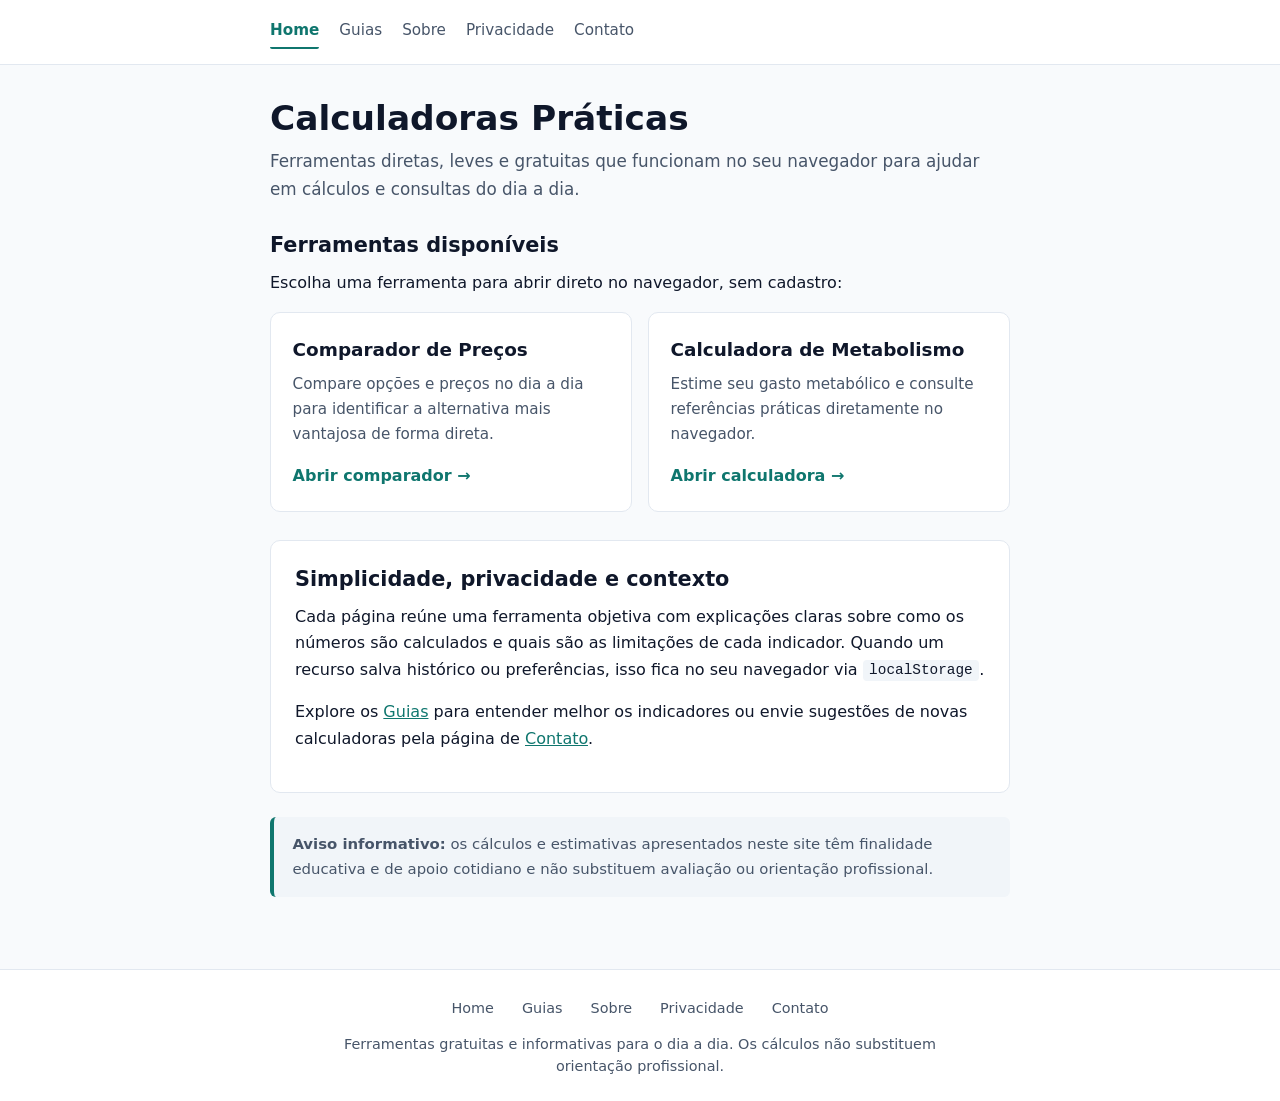
==== commit 6dc3bba1: "Update index.html" ====
--- a/index.html
+++ b/index.html
@@ -4,12 +4,12 @@
   <meta charset="UTF-8" />
   <meta name="viewport" content="width=device-width, initial-scale=1.0" />
   <title>Calculadoras Práticas — Ferramentas Gratuitas e Diretas para o Dia a Dia</title>
-  <meta name="description" content="Calculadoras, registros e guias práticos que rodam direto no navegador, sem cadastro e com foco em clareza e privacidade." />
+  <meta name="description" content="Calculadoras, comparadores e guias práticos que rodam direto no navegador, sem cadastro e com foco em clareza e privacidade." />
   <link rel="canonical" href="https://calculadoras-uteis.pages.dev/" />
 
   <meta property="og:type" content="website" />
   <meta property="og:title" content="Calculadoras Práticas — Ferramentas Gratuitas e Diretas para o Dia a Dia" />
-  <meta property="og:description" content="Ferramentas leves, gratuitas e informativas para consultas e registros do cotidiano." />
+  <meta property="og:description" content="Ferramentas leves, gratuitas e informativas para cálculos e consultas do cotidiano." />
   <meta property="og:url" content="https://calculadoras-uteis.pages.dev/" />
 
   <link rel="stylesheet" href="/assets/css/style.css" />
@@ -30,7 +30,7 @@
 
     <header class="page-header">
       <h1>Calculadoras Práticas</h1>
-      <p class="subtitle">Ferramentas diretas, leves e gratuitas que funcionam no seu navegador para ajudar em cálculos e registros do dia a dia.</p>
+      <p class="subtitle">Ferramentas diretas, leves e gratuitas que funcionam no seu navegador para ajudar em cálculos e consultas do dia a dia.</p>
     </header>
 
     <section class="tools-section" aria-label="Ferramentas disponíveis">
@@ -40,18 +40,18 @@
       <div class="tool-grid">
         <article class="tool-card">
           <div>
-            <h3>Calculadora de IMC</h3>
-            <p>Calcule o Índice de Massa Corporal, confira a classificação de referência e veja como interpretar o resultado com cautela.</p>
+            <h3>Comparador de Preços</h3>
+            <p>Compare opções e preços no dia a dia para identificar a alternativa mais vantajosa de forma direta.</p>
           </div>
-          <a class="tool-card-link" href="/imc/">Abrir calculadora &rarr;</a>
+          <a class="tool-card-link" href="/comparador-precos/">Abrir comparador &rarr;</a>
         </article>
 
         <article class="tool-card">
           <div>
-            <h3>Diário de Pressão Arterial</h3>
-            <p>Registre medições no próprio navegador, acompanhe médias e gere uma visualização pronta para impressão.</p>
+            <h3>Calculadora de Metabolismo</h3>
+            <p>Estime seu gasto metabólico e consulte referências práticas diretamente no navegador.</p>
           </div>
-          <a class="tool-card-link" href="/diario-pressao/">Abrir diário &rarr;</a>
+          <a class="tool-card-link" href="/metabolismo/">Abrir calculadora &rarr;</a>
         </article>
       </div>
     </section>
@@ -68,7 +68,7 @@
 
     <div class="disclaimer-box">
       <p>
-        <strong>Aviso informativo:</strong> os cálculos e registros apresentados neste site têm finalidade educativa e de apoio cotidiano e não substituem avaliação ou orientação profissional.
+        <strong>Aviso informativo:</strong> os cálculos e estimativas apresentados neste site têm finalidade educativa e de apoio cotidiano e não substituem avaliação ou orientação profissional.
       </p>
     </div>
 
